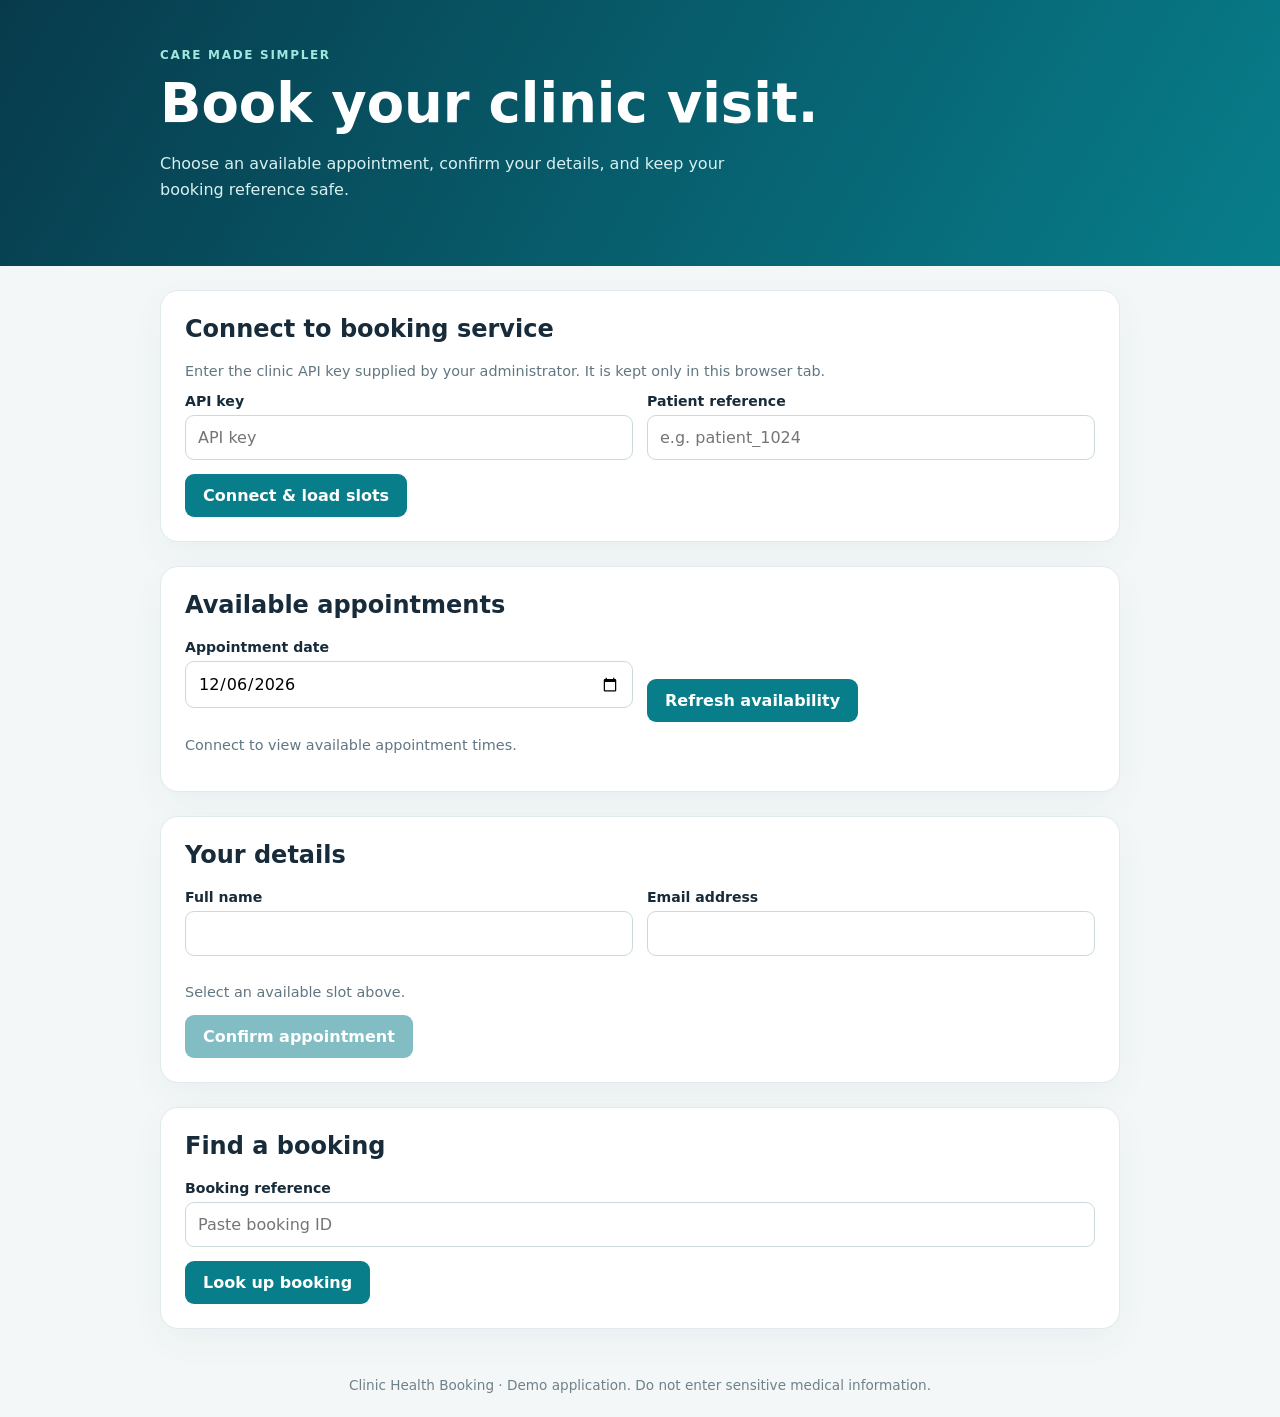
==== frontend/index.html @ 424de0dd "Add frontend/index.html" ====
<!doctype html>
<html lang="en">
<head>
<meta charset="utf-8"><meta name="viewport" content="width=device-width,initial-scale=1">
<title>Clinic Health | Appointment booking</title>
<style>
:root{font-family:Inter,ui-sans-serif,system-ui,-apple-system,Segoe UI,sans-serif;color:#172b3a;background:#f3f7f8}*{box-sizing:border-box}body{margin:0}.hero{background:linear-gradient(120deg,#073b4c,#087e8b);color:white;padding:48px 20px}.wrap{max-width:960px;margin:auto}.eyebrow{text-transform:uppercase;letter-spacing:.14em;font-size:.75rem;color:#9ee8df;font-weight:700}.hero h1{font-size:clamp(2rem,5vw,3.4rem);margin:10px 0}.hero p{max-width:620px;color:#d8f0f1;line-height:1.6}.panel{background:white;border:1px solid #e1eaec;border-radius:18px;padding:24px;margin:24px 0;box-shadow:0 12px 35px #153e4a0b}h2{margin-top:0}.grid{display:grid;grid-template-columns:repeat(auto-fit,minmax(220px,1fr));gap:14px}label{display:block;font-size:.88rem;font-weight:650;margin-bottom:6px}input,select{width:100%;padding:12px;border:1px solid #cbd9dc;border-radius:9px;font:inherit;margin-bottom:14px}.btn{border:0;border-radius:9px;background:#087e8b;color:white;padding:12px 18px;font:inherit;font-weight:700;cursor:pointer}.btn:disabled{opacity:.5;cursor:wait}.slot{border:1px solid #d9e5e7;border-radius:12px;padding:14px;display:flex;justify-content:space-between;align-items:center;gap:12px}.slot strong{display:block}.muted{color:#627681;font-size:.9rem}.notice{padding:13px;border-radius:10px;background:#e8f7f4;color:#07594e;margin:14px 0;white-space:pre-wrap}.error{background:#fff0ef;color:#982d27}.hidden{display:none}footer{color:#70818a;text-align:center;padding:24px;font-size:.85rem}code{overflow-wrap:anywhere}
</style></head>
<body>
<header class="hero"><div class="wrap"><div class="eyebrow">Care made simpler</div><h1>Book your clinic visit.</h1><p>Choose an available appointment, confirm your details, and keep your booking reference safe.</p></div></header>
<main class="wrap">
<section class="panel"><h2>Connect to booking service</h2><p class="muted">Enter the clinic API key supplied by your administrator. It is kept only in this browser tab.</p><div class="grid"><div><label for="apiKey">API key</label><input id="apiKey" type="password" placeholder="API key"></div><div><label for="patientId">Patient reference</label><input id="patientId" placeholder="e.g. patient_1024"></div></div><button class="btn" id="connect">Connect & load slots</button><div id="status" aria-live="polite"></div></section>
<section class="panel"><h2>Available appointments</h2><div class="grid"><div><label for="day">Appointment date</label><input id="day" type="date"></div><div style="align-self:end"><button class="btn" id="refresh">Refresh availability</button></div></div><div id="slots" class="grid"><p class="muted">Connect to view available appointment times.</p></div></section>
<section class="panel"><h2>Your details</h2><form id="bookingForm"><div class="grid"><div><label for="name">Full name</label><input id="name" required minlength="2" maxlength="120" autocomplete="name"></div><div><label for="email">Email address</label><input id="email" type="email" required autocomplete="email"></div></div><p class="muted" id="selected">Select an available slot above.</p><button class="btn" id="book" disabled>Confirm appointment</button></form><div id="confirmation" class="notice hidden"></div></section>
<section class="panel"><h2>Find a booking</h2><label for="bookingId">Booking reference</label><input id="bookingId" placeholder="Paste booking ID"><button class="btn" id="lookup">Look up booking</button><div id="lookupResult"></div></section>
</main><footer>Clinic Health Booking · Demo application. Do not enter sensitive medical information.</footer>
<script>
const $=id=>document.getElementById(id);let selectedSlot=null;
const apiKey=()=>sessionStorage.getItem('clinicApiKey')||'';
async function api(path,options={}){const headers={'X-API-Key':apiKey(),...(options.headers||{})};const res=await fetch(path,{...options,headers});const data=await res.json().catch(()=>({detail:'Unexpected server response'}));if(!res.ok)throw new Error(data.detail||'Request failed');return data}
function message(target,text,error=false){$(target).textContent=text;$(target).className=error?'notice error':'notice';$(target).classList.remove('hidden')}
function pretty(value){return new Date(value).toLocaleString([], {dateStyle:'medium',timeStyle:'short',timeZone:'UTC'})+' UTC'}
async function loadSlots(){if(!apiKey())throw new Error('Connect with your API key first.');const day=$('day').value;const data=await api('/api/slots'+(day?'?day='+encodeURIComponent(day):''));const root=$('slots');root.innerHTML='';if(!data.items.length){root.innerHTML='<p class="muted">No available slots for this date. Try another day.</p>';return}data.items.forEach(slot=>{const el=document.createElement('div');el.className='slot';const info=document.createElement('div');const strong=document.createElement('strong');strong.textContent=pretty(slot.starts_at);const small=document.createElement('span');small.className='muted';small.textContent=slot.duration_minutes+' minutes';info.append(strong,small);const btn=document.createElement('button');btn.className='btn';btn.textContent=selectedSlot===slot.id?'Selected':'Choose';btn.onclick=()=>{selectedSlot=slot.id;$('selected').textContent='Selected: '+pretty(slot.starts_at);$('book').disabled=false;loadSlots()};el.append(info,btn);root.append(el)})}
$('connect').onclick=async()=>{sessionStorage.setItem('clinicApiKey',$('apiKey').value.trim());try{await loadSlots();message('status','Connected. Available slots loaded.')}catch(e){message('status',e.message,true)}};
$('refresh').onclick=async()=>{try{await loadSlots()}catch(e){message('status',e.message,true)}};
$('day').onchange=()=>{loadSlots().catch(e=>message('status',e.message,true))};
$('bookingForm').onsubmit=async e=>{e.preventDefault();if(!selectedSlot)return;const btn=$('book');btn.disabled=true;try{const data=await api('/api/bookings',{method:'POST',headers:{'Content-Type':'application/json','Idempotency-Key':crypto.randomUUID()},body:JSON.stringify({slot_id:selectedSlot,patient_id:$('patientId').value.trim(),patient_name:$('name').value.trim(),patient_email:$('email').value.trim()})});message('confirmation','Appointment confirmed!\nBooking reference: '+data.booking_id+'\nAppointment: '+pretty(data.appointment)+'\nKeep this reference to look up your booking.');$('bookingId').value=data.booking_id;selectedSlot=null;$('selected').textContent='Select another slot if needed.';await loadSlots()}catch(err){message('confirmation',err.message,true);btn.disabled=false}};
$('lookup').onclick=async()=>{try{const data=await api('/api/bookings/'+encodeURIComponent($('bookingId').value.trim()));message('lookupResult','Booking '+data.booking_id+'\nStatus: '+data.status+'\nAppointment: '+pretty(data.appointment)+'\nPatient: '+data.patient_name)}catch(e){message('lookupResult',e.message,true)}};
const d=new Date();$('day').value=d.toISOString().slice(0,10);
</script></body></html>
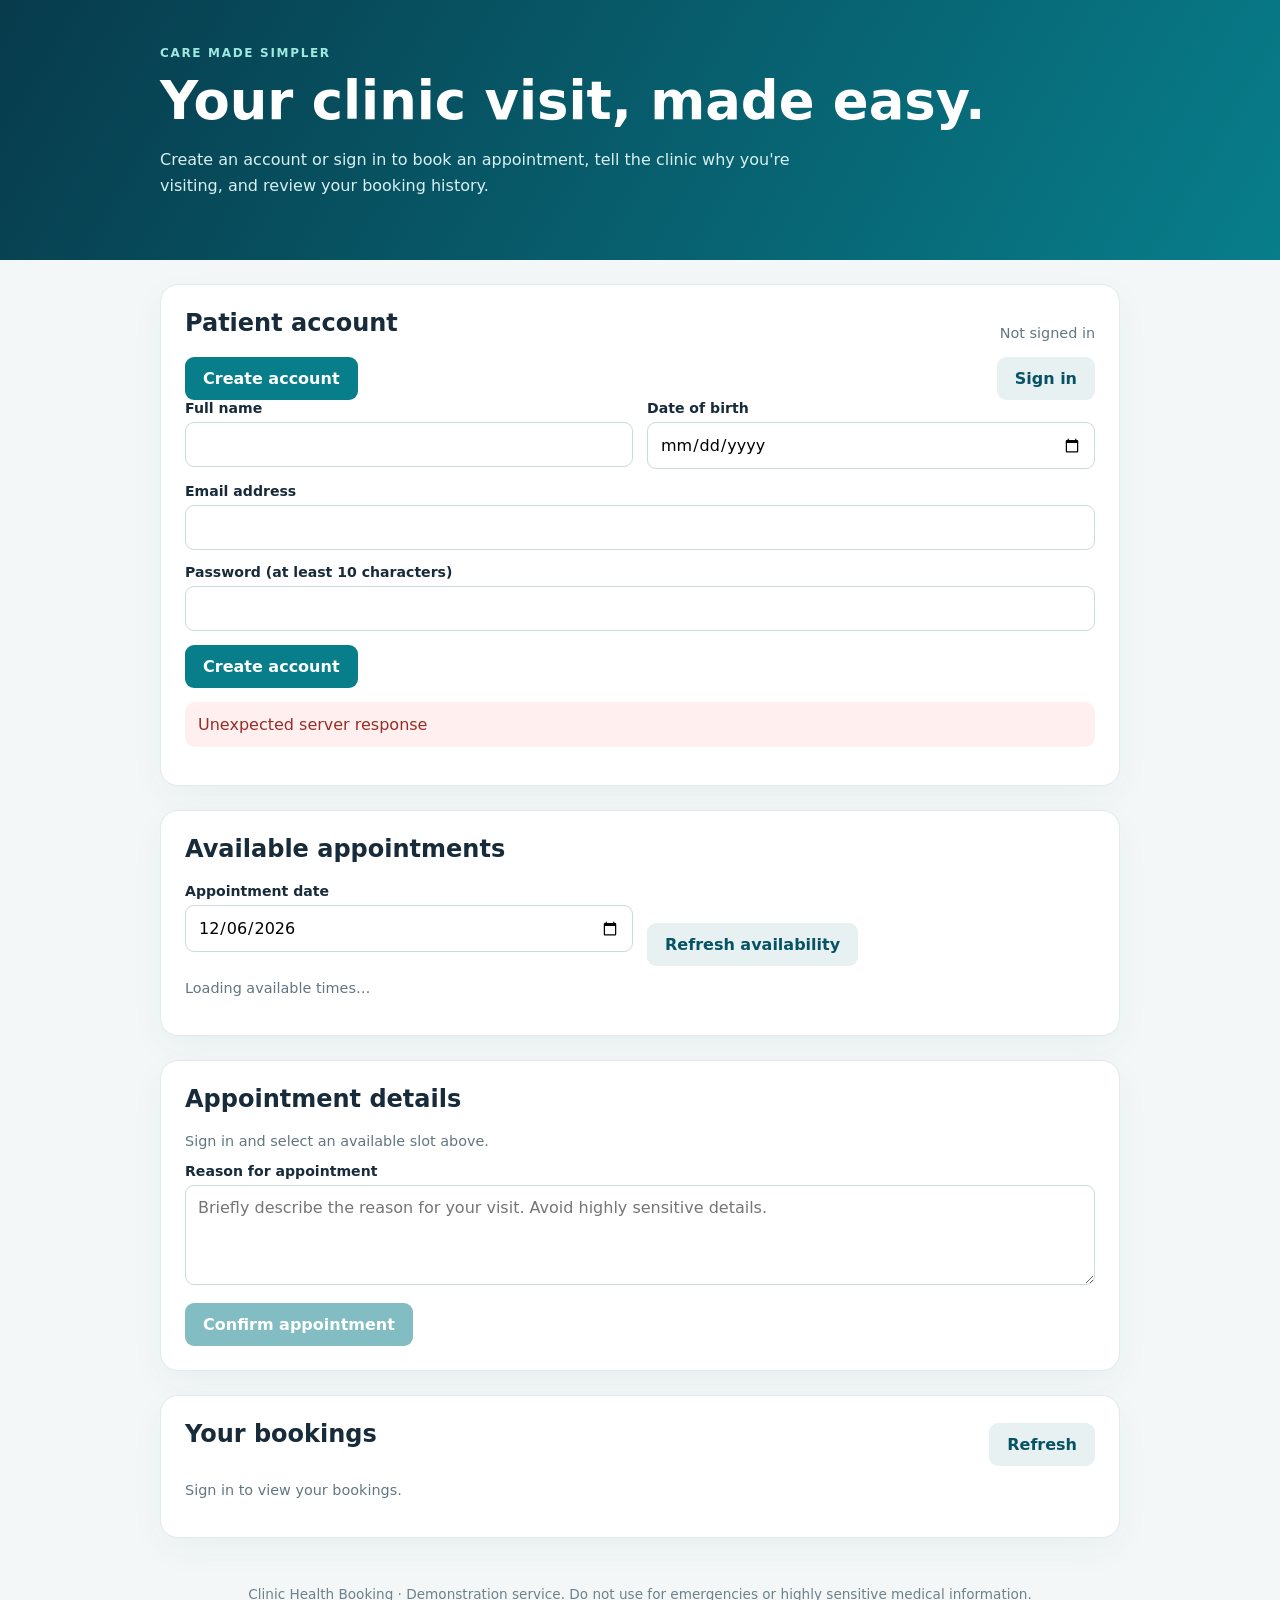
==== commit bfb7c352: "Add patient signup, sign-in and appointment reason form" ====
--- a/frontend/index.html
+++ b/frontend/index.html
@@ -1,30 +1,34 @@
 <!doctype html>
-<html lang="en">
-<head>
-<meta charset="utf-8"><meta name="viewport" content="width=device-width,initial-scale=1">
-<title>Clinic Health | Appointment booking</title>
+<html lang="en"><head><meta charset="utf-8"><meta name="viewport" content="width=device-width,initial-scale=1"><title>Clinic Health | Patient appointments</title>
 <style>
-:root{font-family:Inter,ui-sans-serif,system-ui,-apple-system,Segoe UI,sans-serif;color:#172b3a;background:#f3f7f8}*{box-sizing:border-box}body{margin:0}.hero{background:linear-gradient(120deg,#073b4c,#087e8b);color:white;padding:48px 20px}.wrap{max-width:960px;margin:auto}.eyebrow{text-transform:uppercase;letter-spacing:.14em;font-size:.75rem;color:#9ee8df;font-weight:700}.hero h1{font-size:clamp(2rem,5vw,3.4rem);margin:10px 0}.hero p{max-width:620px;color:#d8f0f1;line-height:1.6}.panel{background:white;border:1px solid #e1eaec;border-radius:18px;padding:24px;margin:24px 0;box-shadow:0 12px 35px #153e4a0b}h2{margin-top:0}.grid{display:grid;grid-template-columns:repeat(auto-fit,minmax(220px,1fr));gap:14px}label{display:block;font-size:.88rem;font-weight:650;margin-bottom:6px}input,select{width:100%;padding:12px;border:1px solid #cbd9dc;border-radius:9px;font:inherit;margin-bottom:14px}.btn{border:0;border-radius:9px;background:#087e8b;color:white;padding:12px 18px;font:inherit;font-weight:700;cursor:pointer}.btn:disabled{opacity:.5;cursor:wait}.slot{border:1px solid #d9e5e7;border-radius:12px;padding:14px;display:flex;justify-content:space-between;align-items:center;gap:12px}.slot strong{display:block}.muted{color:#627681;font-size:.9rem}.notice{padding:13px;border-radius:10px;background:#e8f7f4;color:#07594e;margin:14px 0;white-space:pre-wrap}.error{background:#fff0ef;color:#982d27}.hidden{display:none}footer{color:#70818a;text-align:center;padding:24px;font-size:.85rem}code{overflow-wrap:anywhere}
-</style></head>
-<body>
-<header class="hero"><div class="wrap"><div class="eyebrow">Care made simpler</div><h1>Book your clinic visit.</h1><p>Choose an available appointment, confirm your details, and keep your booking reference safe.</p></div></header>
+:root{font-family:Inter,ui-sans-serif,system-ui,sans-serif;color:#172b3a;background:#f3f7f8}*{box-sizing:border-box}body{margin:0}.hero{background:linear-gradient(120deg,#073b4c,#087e8b);color:white;padding:46px 20px}.wrap{max-width:960px;margin:auto}.eyebrow{text-transform:uppercase;letter-spacing:.14em;font-size:.75rem;color:#9ee8df;font-weight:700}.hero h1{font-size:clamp(2rem,5vw,3.3rem);margin:10px 0}.hero p{max-width:650px;color:#d8f0f1;line-height:1.6}.panel{background:white;border:1px solid #e1eaec;border-radius:18px;padding:24px;margin:24px 0;box-shadow:0 12px 35px #153e4a0b}h2{margin-top:0}.grid{display:grid;grid-template-columns:repeat(auto-fit,minmax(220px,1fr));gap:14px}label{display:block;font-size:.88rem;font-weight:650;margin-bottom:6px}input,textarea{width:100%;padding:12px;border:1px solid #cbd9dc;border-radius:9px;font:inherit;margin-bottom:14px}textarea{min-height:100px;resize:vertical}.btn{border:0;border-radius:9px;background:#087e8b;color:white;padding:12px 18px;font:inherit;font-weight:700;cursor:pointer}.btn.secondary{background:#e8f1f2;color:#075365}.btn:disabled{opacity:.5;cursor:wait}.slot{border:1px solid #d9e5e7;border-radius:12px;padding:14px;display:flex;justify-content:space-between;align-items:center;gap:12px}.slot strong{display:block}.muted{color:#627681;font-size:.9rem}.notice{padding:13px;border-radius:10px;background:#e8f7f4;color:#07594e;margin:14px 0;white-space:pre-wrap}.error{background:#fff0ef;color:#982d27}.hidden{display:none}footer{color:#70818a;text-align:center;padding:24px;font-size:.85rem}.tabs,.topline{display:flex;gap:8px;align-items:center;justify-content:space-between;flex-wrap:wrap}.booking{padding:14px;border:1px solid #dce7e9;border-radius:12px;margin:10px 0}
+</style></head><body>
+<header class="hero"><div class="wrap"><div class="eyebrow">Care made simpler</div><h1>Your clinic visit, made easy.</h1><p>Create an account or sign in to book an appointment, tell the clinic why you're visiting, and review your booking history.</p></div></header>
 <main class="wrap">
-<section class="panel"><h2>Connect to booking service</h2><p class="muted">Enter the clinic API key supplied by your administrator. It is kept only in this browser tab.</p><div class="grid"><div><label for="apiKey">API key</label><input id="apiKey" type="password" placeholder="API key"></div><div><label for="patientId">Patient reference</label><input id="patientId" placeholder="e.g. patient_1024"></div></div><button class="btn" id="connect">Connect & load slots</button><div id="status" aria-live="polite"></div></section>
-<section class="panel"><h2>Available appointments</h2><div class="grid"><div><label for="day">Appointment date</label><input id="day" type="date"></div><div style="align-self:end"><button class="btn" id="refresh">Refresh availability</button></div></div><div id="slots" class="grid"><p class="muted">Connect to view available appointment times.</p></div></section>
-<section class="panel"><h2>Your details</h2><form id="bookingForm"><div class="grid"><div><label for="name">Full name</label><input id="name" required minlength="2" maxlength="120" autocomplete="name"></div><div><label for="email">Email address</label><input id="email" type="email" required autocomplete="email"></div></div><p class="muted" id="selected">Select an available slot above.</p><button class="btn" id="book" disabled>Confirm appointment</button></form><div id="confirmation" class="notice hidden"></div></section>
-<section class="panel"><h2>Find a booking</h2><label for="bookingId">Booking reference</label><input id="bookingId" placeholder="Paste booking ID"><button class="btn" id="lookup">Look up booking</button><div id="lookupResult"></div></section>
-</main><footer>Clinic Health Booking · Demo application. Do not enter sensitive medical information.</footer>
+<section class="panel"><div class="topline"><h2>Patient account</h2><span class="muted" id="accountStatus">Not signed in</span></div>
+<div id="authForms"><div class="tabs"><button class="btn" id="showSignup" type="button">Create account</button><button class="btn secondary" id="showSignin" type="button">Sign in</button></div>
+<form id="signupForm"><div class="grid"><div><label for="fullName">Full name</label><input id="fullName" required minlength="2" maxlength="120" autocomplete="name"></div><div><label for="dob">Date of birth</label><input id="dob" type="date" required></div></div><label for="signupEmail">Email address</label><input id="signupEmail" type="email" required autocomplete="email"><label for="signupPassword">Password (at least 10 characters)</label><input id="signupPassword" type="password" minlength="10" maxlength="128" required autocomplete="new-password"><button class="btn">Create account</button></form>
+<form id="signinForm" class="hidden"><label for="signinEmail">Email address</label><input id="signinEmail" type="email" required autocomplete="email"><label for="signinPassword">Password</label><input id="signinPassword" type="password" required autocomplete="current-password"><button class="btn">Sign in</button></form></div>
+<div id="signedIn" class="hidden"><p id="patientWelcome"></p><button class="btn secondary" id="signout" type="button">Sign out</button></div><div id="authMessage" aria-live="polite"></div></section>
+<section class="panel"><h2>Available appointments</h2><div class="grid"><div><label for="day">Appointment date</label><input id="day" type="date"></div><div style="align-self:end"><button class="btn secondary" id="refresh" type="button">Refresh availability</button></div></div><div id="slots" class="grid"><p class="muted">Loading available times…</p></div></section>
+<section class="panel"><h2>Appointment details</h2><form id="bookingForm"><p class="muted" id="selected">Sign in and select an available slot above.</p><label for="reason">Reason for appointment</label><textarea id="reason" required minlength="5" maxlength="1000" placeholder="Briefly describe the reason for your visit. Avoid highly sensitive details."></textarea><button class="btn" id="book" disabled>Confirm appointment</button></form><div id="confirmation" class="notice hidden"></div></section>
+<section class="panel"><div class="topline"><h2>Your bookings</h2><button class="btn secondary" id="loadBookings" type="button">Refresh</button></div><div id="myBookings"><p class="muted">Sign in to view your bookings.</p></div></section>
+</main><footer>Clinic Health Booking · Demonstration service. Do not use for emergencies or highly sensitive medical information.</footer>
 <script>
-const $=id=>document.getElementById(id);let selectedSlot=null;
-const apiKey=()=>sessionStorage.getItem('clinicApiKey')||'';
-async function api(path,options={}){const headers={'X-API-Key':apiKey(),...(options.headers||{})};const res=await fetch(path,{...options,headers});const data=await res.json().catch(()=>({detail:'Unexpected server response'}));if(!res.ok)throw new Error(data.detail||'Request failed');return data}
+const $=id=>document.getElementById(id);let selectedSlot=null,patient=null;
+const token=()=>sessionStorage.getItem('clinicPatientToken')||'';
+async function api(path,options={}){const headers={...(options.headers||{})};if(token())headers.Authorization='Bearer '+token();const res=await fetch(path,{...options,headers});const data=await res.json().catch(()=>({detail:'Unexpected server response'}));if(!res.ok)throw new Error(data.detail||'Request failed');return data}
 function message(target,text,error=false){$(target).textContent=text;$(target).className=error?'notice error':'notice';$(target).classList.remove('hidden')}
-function pretty(value){return new Date(value).toLocaleString([], {dateStyle:'medium',timeStyle:'short',timeZone:'UTC'})+' UTC'}
-async function loadSlots(){if(!apiKey())throw new Error('Connect with your API key first.');const day=$('day').value;const data=await api('/api/slots'+(day?'?day='+encodeURIComponent(day):''));const root=$('slots');root.innerHTML='';if(!data.items.length){root.innerHTML='<p class="muted">No available slots for this date. Try another day.</p>';return}data.items.forEach(slot=>{const el=document.createElement('div');el.className='slot';const info=document.createElement('div');const strong=document.createElement('strong');strong.textContent=pretty(slot.starts_at);const small=document.createElement('span');small.className='muted';small.textContent=slot.duration_minutes+' minutes';info.append(strong,small);const btn=document.createElement('button');btn.className='btn';btn.textContent=selectedSlot===slot.id?'Selected':'Choose';btn.onclick=()=>{selectedSlot=slot.id;$('selected').textContent='Selected: '+pretty(slot.starts_at);$('book').disabled=false;loadSlots()};el.append(info,btn);root.append(el)})}
-$('connect').onclick=async()=>{sessionStorage.setItem('clinicApiKey',$('apiKey').value.trim());try{await loadSlots();message('status','Connected. Available slots loaded.')}catch(e){message('status',e.message,true)}};
-$('refresh').onclick=async()=>{try{await loadSlots()}catch(e){message('status',e.message,true)}};
-$('day').onchange=()=>{loadSlots().catch(e=>message('status',e.message,true))};
-$('bookingForm').onsubmit=async e=>{e.preventDefault();if(!selectedSlot)return;const btn=$('book');btn.disabled=true;try{const data=await api('/api/bookings',{method:'POST',headers:{'Content-Type':'application/json','Idempotency-Key':crypto.randomUUID()},body:JSON.stringify({slot_id:selectedSlot,patient_id:$('patientId').value.trim(),patient_name:$('name').value.trim(),patient_email:$('email').value.trim()})});message('confirmation','Appointment confirmed!\nBooking reference: '+data.booking_id+'\nAppointment: '+pretty(data.appointment)+'\nKeep this reference to look up your booking.');$('bookingId').value=data.booking_id;selectedSlot=null;$('selected').textContent='Select another slot if needed.';await loadSlots()}catch(err){message('confirmation',err.message,true);btn.disabled=false}};
-$('lookup').onclick=async()=>{try{const data=await api('/api/bookings/'+encodeURIComponent($('bookingId').value.trim()));message('lookupResult','Booking '+data.booking_id+'\nStatus: '+data.status+'\nAppointment: '+pretty(data.appointment)+'\nPatient: '+data.patient_name)}catch(e){message('lookupResult',e.message,true)}};
-const d=new Date();$('day').value=d.toISOString().slice(0,10);
+function pretty(value){return new Date(value).toLocaleString([],{dateStyle:'medium',timeStyle:'short',timeZone:'UTC'})+' UTC'}
+function renderAuth(){const signed=!!patient;$('authForms').classList.toggle('hidden',signed);$('signedIn').classList.toggle('hidden',!signed);$('accountStatus').textContent=signed?'Signed in':'Not signed in';$('patientWelcome').textContent=signed?'Welcome, '+patient.full_name+' ('+patient.email+')':'';$('book').disabled=!signed||!selectedSlot}
+async function loadSlots(){const day=$('day').value;const data=await api('/api/patient/slots'+(day?'?day='+encodeURIComponent(day):''));const root=$('slots');root.innerHTML='';if(!data.items.length){root.textContent='No available slots for this date. Try another day.';return}data.items.forEach(slot=>{const el=document.createElement('div');el.className='slot';const info=document.createElement('div'),strong=document.createElement('strong'),small=document.createElement('span');strong.textContent=pretty(slot.starts_at);small.className='muted';small.textContent=slot.duration_minutes+' minutes';info.append(strong,small);const btn=document.createElement('button');btn.className='btn';btn.textContent=selectedSlot===slot.id?'Selected':'Choose';btn.disabled=!patient;btn.title=patient?'Choose this appointment':'Sign in before selecting an appointment';btn.onclick=()=>{selectedSlot=slot.id;$('selected').textContent='Selected: '+pretty(slot.starts_at);renderAuth();loadSlots()};el.append(info,btn);root.append(el)})}
+async function loadBookings(){if(!token()){return}try{const data=await api('/api/patient/bookings'),root=$('myBookings');root.innerHTML='';if(!data.items.length){root.textContent='You have no bookings yet.';return}data.items.forEach(b=>{const el=document.createElement('div');el.className='booking';const title=document.createElement('strong'),reason=document.createElement('p'),ref=document.createElement('small');title.textContent=pretty(b.appointment)+' · '+b.status;reason.textContent='Reason: '+(b.reason||'Not provided');ref.className='muted';ref.textContent='Booking reference: '+b.booking_id;el.append(title,reason,ref);root.append(el)})}catch(e){message('authMessage',e.message,true)}}
+$('showSignup').onclick=()=>{$('signupForm').classList.remove('hidden');$('signinForm').classList.add('hidden')};$('showSignin').onclick=()=>{$('signinForm').classList.remove('hidden');$('signupForm').classList.add('hidden')};
+$('signupForm').onsubmit=async e=>{e.preventDefault();try{const d=await api('/api/auth/signup',{method:'POST',headers:{'Content-Type':'application/json'},body:JSON.stringify({full_name:$('fullName').value.trim(),date_of_birth:$('dob').value,email:$('signupEmail').value.trim(),password:$('signupPassword').value})});sessionStorage.setItem('clinicPatientToken',d.access_token);patient=d.patient;renderAuth();loadBookings();message('authMessage','Account created. You are signed in.')}catch(err){message('authMessage',err.message,true)}};
+$('signinForm').onsubmit=async e=>{e.preventDefault();try{const d=await api('/api/auth/signin',{method:'POST',headers:{'Content-Type':'application/json'},body:JSON.stringify({email:$('signinEmail').value.trim(),password:$('signinPassword').value})});sessionStorage.setItem('clinicPatientToken',d.access_token);patient=d.patient;renderAuth();loadBookings();message('authMessage','Welcome back. You are signed in.')}catch(err){message('authMessage',err.message,true)}};
+$('signout').onclick=()=>{sessionStorage.removeItem('clinicPatientToken');patient=null;selectedSlot=null;renderAuth();$('myBookings').textContent='Sign in to view your bookings.';$('selected').textContent='Sign in and select an available slot above.';loadSlots()};
+$('refresh').onclick=()=>loadSlots().catch(e=>message('authMessage',e.message,true));$('day').onchange=()=>loadSlots().catch(e=>message('authMessage',e.message,true));$('loadBookings').onclick=loadBookings;
+$('bookingForm').onsubmit=async e=>{e.preventDefault();if(!selectedSlot||!patient)return;const btn=$('book');btn.disabled=true;try{const d=await api('/api/patient/bookings',{method:'POST',headers:{'Content-Type':'application/json','Idempotency-Key':crypto.randomUUID()},body:JSON.stringify({slot_id:selectedSlot,reason:$('reason').value.trim()})});message('confirmation','Appointment confirmed!\nBooking reference: '+d.booking_id+'\nAppointment: '+pretty(d.appointment));selectedSlot=null;$('reason').value='';$('selected').textContent='Select another available slot if needed.';await loadSlots();await loadBookings()}catch(err){message('confirmation',err.message,true)}finally{renderAuth()}};
+$('dob').max=new Date().toISOString().slice(0,10);$('day').value=new Date().toISOString().slice(0,10);
+(async()=>{if(token()){try{patient=await api('/api/auth/me')}catch(e){sessionStorage.removeItem('clinicPatientToken');patient=null}}renderAuth();loadSlots().catch(e=>message('authMessage',e.message,true));if(patient)loadBookings()})();
 </script></body></html>
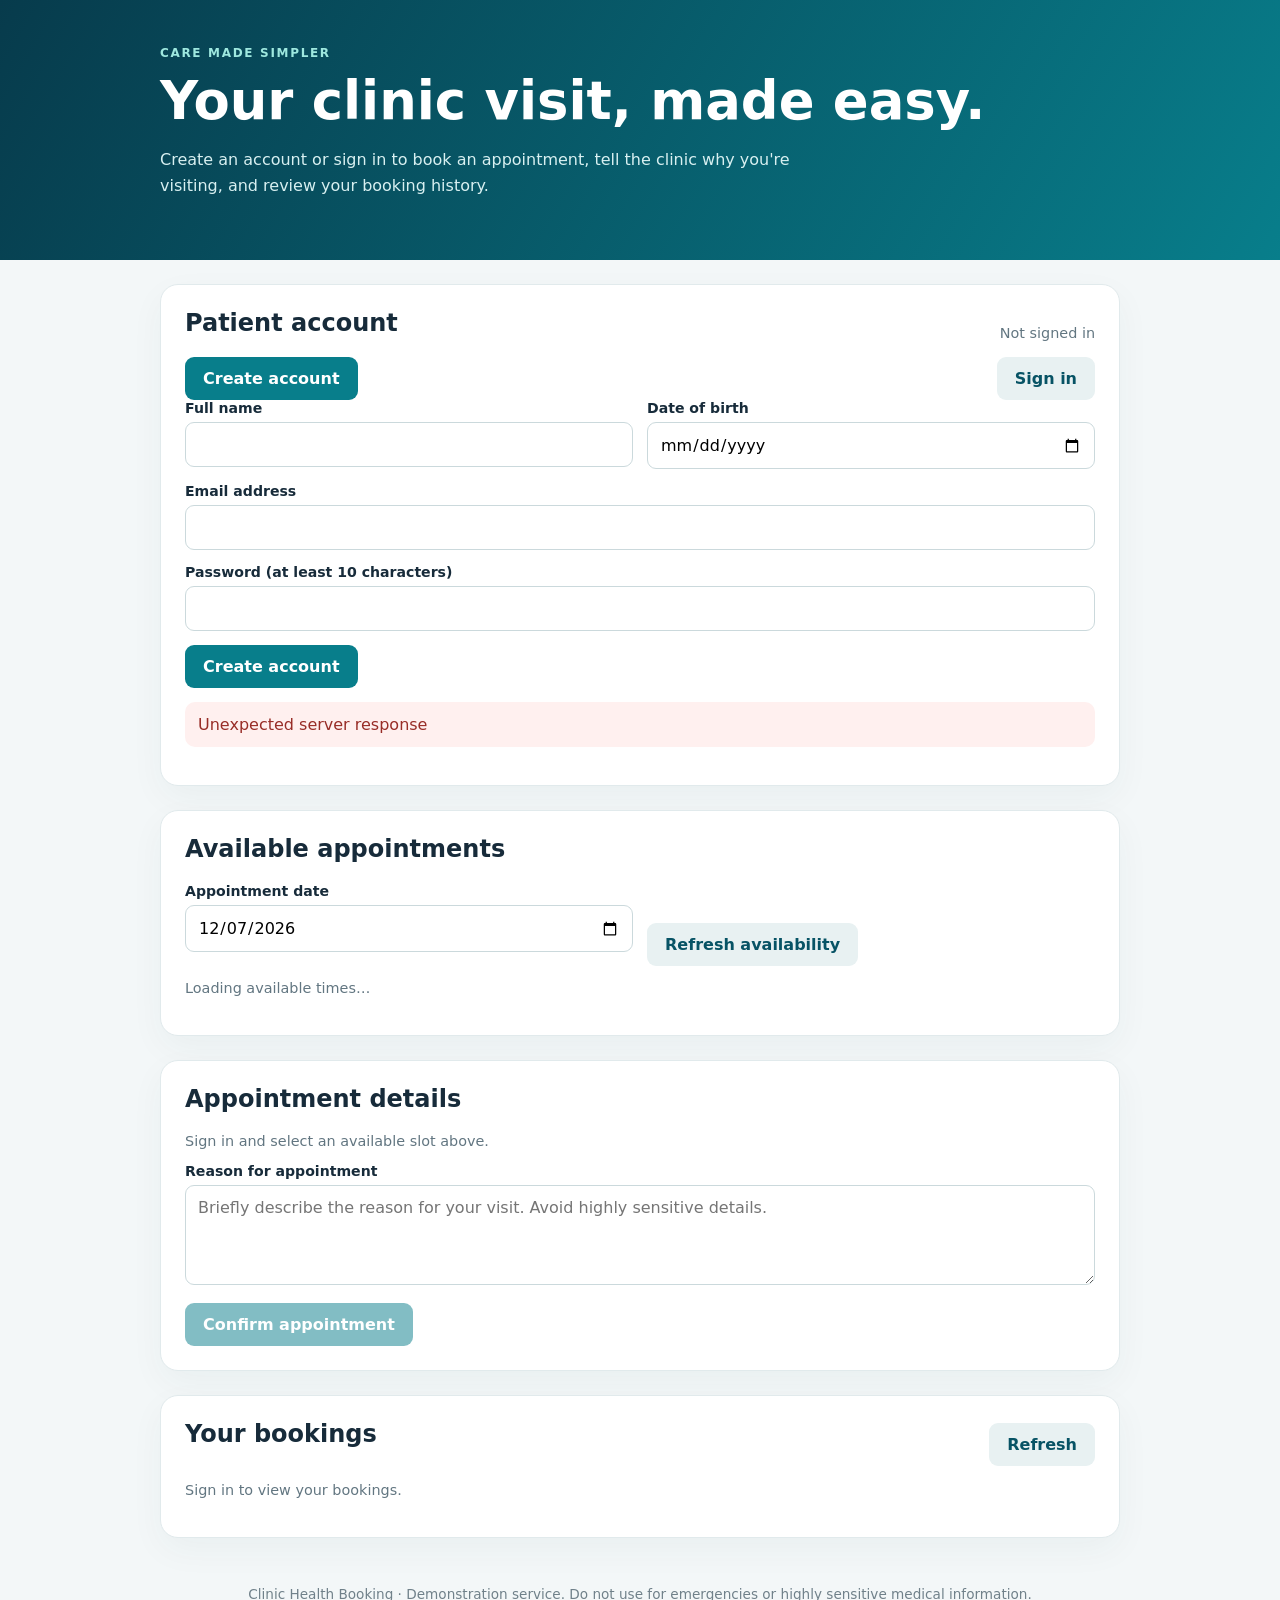
==== commit 833d6fb1: "Default patient dashboard to the next appointment day" ====
--- a/frontend/index.html
+++ b/frontend/index.html
@@ -24,11 +24,11 @@
 async function loadSlots(){const day=$('day').value;const data=await api('/api/patient/slots'+(day?'?day='+encodeURIComponent(day):''));const root=$('slots');root.innerHTML='';if(!data.items.length){root.textContent='No available slots for this date. Try another day.';return}data.items.forEach(slot=>{const el=document.createElement('div');el.className='slot';const info=document.createElement('div'),strong=document.createElement('strong'),small=document.createElement('span');strong.textContent=pretty(slot.starts_at);small.className='muted';small.textContent=slot.duration_minutes+' minutes';info.append(strong,small);const btn=document.createElement('button');btn.className='btn';btn.textContent=selectedSlot===slot.id?'Selected':'Choose';btn.disabled=!patient;btn.title=patient?'Choose this appointment':'Sign in before selecting an appointment';btn.onclick=()=>{selectedSlot=slot.id;$('selected').textContent='Selected: '+pretty(slot.starts_at);renderAuth();loadSlots()};el.append(info,btn);root.append(el)})}
 async function loadBookings(){if(!token()){return}try{const data=await api('/api/patient/bookings'),root=$('myBookings');root.innerHTML='';if(!data.items.length){root.textContent='You have no bookings yet.';return}data.items.forEach(b=>{const el=document.createElement('div');el.className='booking';const title=document.createElement('strong'),reason=document.createElement('p'),ref=document.createElement('small');title.textContent=pretty(b.appointment)+' · '+b.status;reason.textContent='Reason: '+(b.reason||'Not provided');ref.className='muted';ref.textContent='Booking reference: '+b.booking_id;el.append(title,reason,ref);root.append(el)})}catch(e){message('authMessage',e.message,true)}}
 $('showSignup').onclick=()=>{$('signupForm').classList.remove('hidden');$('signinForm').classList.add('hidden')};$('showSignin').onclick=()=>{$('signinForm').classList.remove('hidden');$('signupForm').classList.add('hidden')};
-$('signupForm').onsubmit=async e=>{e.preventDefault();try{const d=await api('/api/auth/signup',{method:'POST',headers:{'Content-Type':'application/json'},body:JSON.stringify({full_name:$('fullName').value.trim(),date_of_birth:$('dob').value,email:$('signupEmail').value.trim(),password:$('signupPassword').value})});sessionStorage.setItem('clinicPatientToken',d.access_token);patient=d.patient;renderAuth();loadBookings();message('authMessage','Account created. You are signed in.')}catch(err){message('authMessage',err.message,true)}};
-$('signinForm').onsubmit=async e=>{e.preventDefault();try{const d=await api('/api/auth/signin',{method:'POST',headers:{'Content-Type':'application/json'},body:JSON.stringify({email:$('signinEmail').value.trim(),password:$('signinPassword').value})});sessionStorage.setItem('clinicPatientToken',d.access_token);patient=d.patient;renderAuth();loadBookings();message('authMessage','Welcome back. You are signed in.')}catch(err){message('authMessage',err.message,true)}};
+$('signupForm').onsubmit=async e=>{e.preventDefault();try{const d=await api('/api/auth/signup',{method:'POST',headers:{'Content-Type':'application/json'},body:JSON.stringify({full_name:$('fullName').value.trim(),date_of_birth:$('dob').value,email:$('signupEmail').value.trim(),password:$('signupPassword').value})});sessionStorage.setItem('clinicPatientToken',d.access_token);patient=d.patient;renderAuth();loadBookings();loadSlots();message('authMessage','Account created. You are signed in.')}catch(err){message('authMessage',err.message,true)}};
+$('signinForm').onsubmit=async e=>{e.preventDefault();try{const d=await api('/api/auth/signin',{method:'POST',headers:{'Content-Type':'application/json'},body:JSON.stringify({email:$('signinEmail').value.trim(),password:$('signinPassword').value})});sessionStorage.setItem('clinicPatientToken',d.access_token);patient=d.patient;renderAuth();loadBookings();loadSlots();message('authMessage','Welcome back. You are signed in.')}catch(err){message('authMessage',err.message,true)}};
 $('signout').onclick=()=>{sessionStorage.removeItem('clinicPatientToken');patient=null;selectedSlot=null;renderAuth();$('myBookings').textContent='Sign in to view your bookings.';$('selected').textContent='Sign in and select an available slot above.';loadSlots()};
 $('refresh').onclick=()=>loadSlots().catch(e=>message('authMessage',e.message,true));$('day').onchange=()=>loadSlots().catch(e=>message('authMessage',e.message,true));$('loadBookings').onclick=loadBookings;
 $('bookingForm').onsubmit=async e=>{e.preventDefault();if(!selectedSlot||!patient)return;const btn=$('book');btn.disabled=true;try{const d=await api('/api/patient/bookings',{method:'POST',headers:{'Content-Type':'application/json','Idempotency-Key':crypto.randomUUID()},body:JSON.stringify({slot_id:selectedSlot,reason:$('reason').value.trim()})});message('confirmation','Appointment confirmed!\nBooking reference: '+d.booking_id+'\nAppointment: '+pretty(d.appointment));selectedSlot=null;$('reason').value='';$('selected').textContent='Select another available slot if needed.';await loadSlots();await loadBookings()}catch(err){message('confirmation',err.message,true)}finally{renderAuth()}};
-$('dob').max=new Date().toISOString().slice(0,10);$('day').value=new Date().toISOString().slice(0,10);
+$('dob').max=new Date().toISOString().slice(0,10);const firstBookableDay=new Date();firstBookableDay.setDate(firstBookableDay.getDate()+1);$('day').value=[firstBookableDay.getFullYear(),String(firstBookableDay.getMonth()+1).padStart(2,'0'),String(firstBookableDay.getDate()).padStart(2,'0')].join('-');
 (async()=>{if(token()){try{patient=await api('/api/auth/me')}catch(e){sessionStorage.removeItem('clinicPatientToken');patient=null}}renderAuth();loadSlots().catch(e=>message('authMessage',e.message,true));if(patient)loadBookings()})();
 </script></body></html>
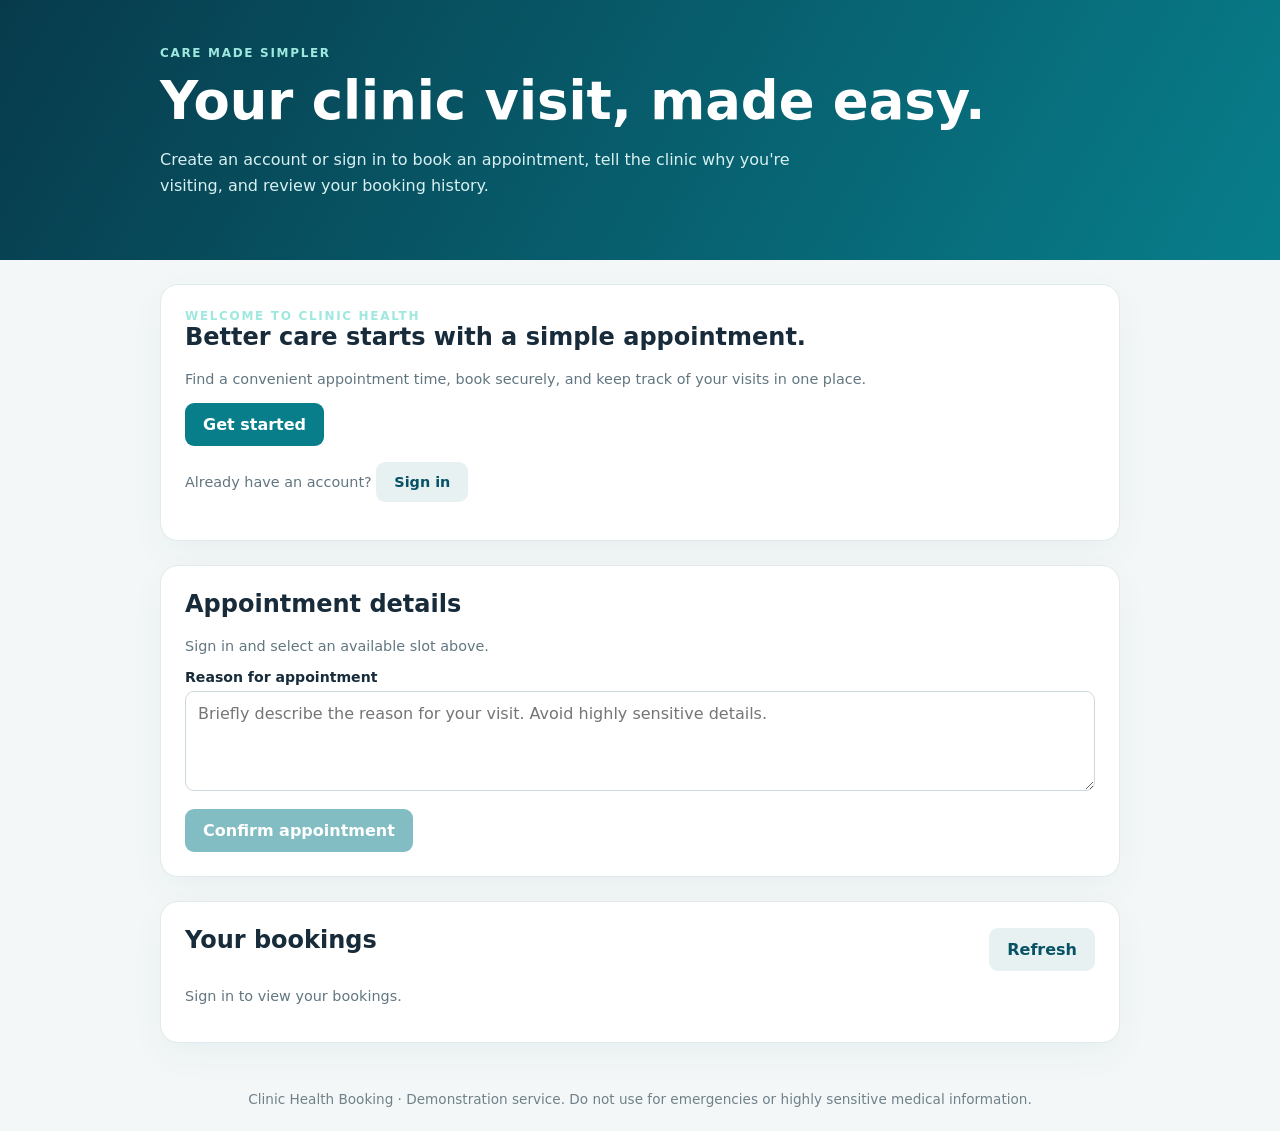
==== commit 048ed104: "Add welcome landing page before patient authentication" ====
--- a/frontend/index.html
+++ b/frontend/index.html
@@ -5,28 +5,29 @@
 </style></head><body>
 <header class="hero"><div class="wrap"><div class="eyebrow">Care made simpler</div><h1>Your clinic visit, made easy.</h1><p>Create an account or sign in to book an appointment, tell the clinic why you're visiting, and review your booking history.</p></div></header>
 <main class="wrap">
-<section class="panel"><div class="topline"><h2>Patient account</h2><span class="muted" id="accountStatus">Not signed in</span></div>
+<section class="panel" id="welcomePage"><div class="eyebrow">Welcome to Clinic Health</div><h2>Better care starts with a simple appointment.</h2><p class="muted">Find a convenient appointment time, book securely, and keep track of your visits in one place.</p><p><button class="btn" id="getStarted" type="button">Get started</button></p><p class="muted">Already have an account? <button class="btn secondary" id="welcomeSignin" type="button">Sign in</button></p></section>
+<section class="panel hidden" id="authPage"><div class="topline"><h2>Patient account</h2><button class="btn secondary" id="backWelcome" type="button">Back</button></div><div class="topline"><span class="muted" id="accountStatus">Not signed in</span></div><span class="muted" id="accountStatus">Not signed in</span></div>
 <div id="authForms"><div class="tabs"><button class="btn" id="showSignup" type="button">Create account</button><button class="btn secondary" id="showSignin" type="button">Sign in</button></div>
 <form id="signupForm"><div class="grid"><div><label for="fullName">Full name</label><input id="fullName" required minlength="2" maxlength="120" autocomplete="name"></div><div><label for="dob">Date of birth</label><input id="dob" type="date" required></div></div><label for="signupEmail">Email address</label><input id="signupEmail" type="email" required autocomplete="email"><label for="signupPassword">Password (at least 10 characters)</label><input id="signupPassword" type="password" minlength="10" maxlength="128" required autocomplete="new-password"><button class="btn">Create account</button></form>
 <form id="signinForm" class="hidden"><label for="signinEmail">Email address</label><input id="signinEmail" type="email" required autocomplete="email"><label for="signinPassword">Password</label><input id="signinPassword" type="password" required autocomplete="current-password"><button class="btn">Sign in</button></form></div>
 <div id="signedIn" class="hidden"><p id="patientWelcome"></p><button class="btn secondary" id="signout" type="button">Sign out</button></div><div id="authMessage" aria-live="polite"></div></section>
-<section class="panel"><h2>Available appointments</h2><div class="grid"><div><label for="day">Appointment date</label><input id="day" type="date"></div><div style="align-self:end"><button class="btn secondary" id="refresh" type="button">Refresh availability</button></div></div><div id="slots" class="grid"><p class="muted">Loading available times…</p></div></section>
+<section class="panel hidden" id="dashboardPage"><h2>Available appointments</h2><div class="grid"><div><label for="day">Appointment date</label><input id="day" type="date"></div><div style="align-self:end"><button class="btn secondary" id="refresh" type="button">Refresh availability</button></div></div><div id="slots" class="grid"><p class="muted">Loading available times…</p></div></section>
 <section class="panel"><h2>Appointment details</h2><form id="bookingForm"><p class="muted" id="selected">Sign in and select an available slot above.</p><label for="reason">Reason for appointment</label><textarea id="reason" required minlength="5" maxlength="1000" placeholder="Briefly describe the reason for your visit. Avoid highly sensitive details."></textarea><button class="btn" id="book" disabled>Confirm appointment</button></form><div id="confirmation" class="notice hidden"></div></section>
 <section class="panel"><div class="topline"><h2>Your bookings</h2><button class="btn secondary" id="loadBookings" type="button">Refresh</button></div><div id="myBookings"><p class="muted">Sign in to view your bookings.</p></div></section>
 </main><footer>Clinic Health Booking · Demonstration service. Do not use for emergencies or highly sensitive medical information.</footer>
 <script>
-const $=id=>document.getElementById(id);let selectedSlot=null,patient=null;
+const $=id=>document.getElementById(id);let selectedSlot=null,patient=null,authMode=false;
 const token=()=>sessionStorage.getItem('clinicPatientToken')||'';
 async function api(path,options={}){const headers={...(options.headers||{})};if(token())headers.Authorization='Bearer '+token();const res=await fetch(path,{...options,headers});const data=await res.json().catch(()=>({detail:'Unexpected server response'}));if(!res.ok)throw new Error(data.detail||'Request failed');return data}
 function message(target,text,error=false){$(target).textContent=text;$(target).className=error?'notice error':'notice';$(target).classList.remove('hidden')}
 function pretty(value){return new Date(value).toLocaleString([],{dateStyle:'medium',timeStyle:'short',timeZone:'UTC'})+' UTC'}
-function renderAuth(){const signed=!!patient;$('authForms').classList.toggle('hidden',signed);$('signedIn').classList.toggle('hidden',!signed);$('accountStatus').textContent=signed?'Signed in':'Not signed in';$('patientWelcome').textContent=signed?'Welcome, '+patient.full_name+' ('+patient.email+')':'';$('book').disabled=!signed||!selectedSlot}
+function renderAuth(){const signed=!!patient;$('welcomePage').classList.toggle('hidden',signed||authMode);$('authPage').classList.toggle('hidden',signed||!authMode);$('dashboardPage').classList.toggle('hidden',!signed);$('authForms').classList.toggle('hidden',signed);$('signedIn').classList.toggle('hidden',!signed);$('accountStatus').textContent=signed?'Signed in':'Not signed in';$('patientWelcome').textContent=signed?'Welcome, '+patient.full_name+' ('+patient.email+')':'';$('book').disabled=!signed||!selectedSlot}
 async function loadSlots(){const day=$('day').value;const data=await api('/api/patient/slots'+(day?'?day='+encodeURIComponent(day):''));const root=$('slots');root.innerHTML='';if(!data.items.length){root.textContent='No available slots for this date. Try another day.';return}data.items.forEach(slot=>{const el=document.createElement('div');el.className='slot';const info=document.createElement('div'),strong=document.createElement('strong'),small=document.createElement('span');strong.textContent=pretty(slot.starts_at);small.className='muted';small.textContent=slot.duration_minutes+' minutes';info.append(strong,small);const btn=document.createElement('button');btn.className='btn';btn.textContent=selectedSlot===slot.id?'Selected':'Choose';btn.disabled=!patient;btn.title=patient?'Choose this appointment':'Sign in before selecting an appointment';btn.onclick=()=>{selectedSlot=slot.id;$('selected').textContent='Selected: '+pretty(slot.starts_at);renderAuth();loadSlots()};el.append(info,btn);root.append(el)})}
 async function loadBookings(){if(!token()){return}try{const data=await api('/api/patient/bookings'),root=$('myBookings');root.innerHTML='';if(!data.items.length){root.textContent='You have no bookings yet.';return}data.items.forEach(b=>{const el=document.createElement('div');el.className='booking';const title=document.createElement('strong'),reason=document.createElement('p'),ref=document.createElement('small');title.textContent=pretty(b.appointment)+' · '+b.status;reason.textContent='Reason: '+(b.reason||'Not provided');ref.className='muted';ref.textContent='Booking reference: '+b.booking_id;el.append(title,reason,ref);root.append(el)})}catch(e){message('authMessage',e.message,true)}}
-$('showSignup').onclick=()=>{$('signupForm').classList.remove('hidden');$('signinForm').classList.add('hidden')};$('showSignin').onclick=()=>{$('signinForm').classList.remove('hidden');$('signupForm').classList.add('hidden')};
+$('getStarted').onclick=()=>{authMode=true;$('showSignup').click();renderAuth()};$('welcomeSignin').onclick=()=>{authMode=true;$('showSignin').click();renderAuth()};$('backWelcome').onclick=()=>{authMode=false;renderAuth()};$('showSignup').onclick=()=>{$('signupForm').classList.remove('hidden');$('signinForm').classList.add('hidden')};$('showSignin').onclick=()=>{$('signinForm').classList.remove('hidden');$('signupForm').classList.add('hidden')};
 $('signupForm').onsubmit=async e=>{e.preventDefault();try{const d=await api('/api/auth/signup',{method:'POST',headers:{'Content-Type':'application/json'},body:JSON.stringify({full_name:$('fullName').value.trim(),date_of_birth:$('dob').value,email:$('signupEmail').value.trim(),password:$('signupPassword').value})});sessionStorage.setItem('clinicPatientToken',d.access_token);patient=d.patient;renderAuth();loadBookings();loadSlots();message('authMessage','Account created. You are signed in.')}catch(err){message('authMessage',err.message,true)}};
 $('signinForm').onsubmit=async e=>{e.preventDefault();try{const d=await api('/api/auth/signin',{method:'POST',headers:{'Content-Type':'application/json'},body:JSON.stringify({email:$('signinEmail').value.trim(),password:$('signinPassword').value})});sessionStorage.setItem('clinicPatientToken',d.access_token);patient=d.patient;renderAuth();loadBookings();loadSlots();message('authMessage','Welcome back. You are signed in.')}catch(err){message('authMessage',err.message,true)}};
-$('signout').onclick=()=>{sessionStorage.removeItem('clinicPatientToken');patient=null;selectedSlot=null;renderAuth();$('myBookings').textContent='Sign in to view your bookings.';$('selected').textContent='Sign in and select an available slot above.';loadSlots()};
+$('signout').onclick=()=>{sessionStorage.removeItem('clinicPatientToken');patient=null;selectedSlot=null;authMode=false;renderAuth();$('myBookings').textContent='Sign in to view your bookings.';$('selected').textContent='Sign in and select an available slot above.';loadSlots()};
 $('refresh').onclick=()=>loadSlots().catch(e=>message('authMessage',e.message,true));$('day').onchange=()=>loadSlots().catch(e=>message('authMessage',e.message,true));$('loadBookings').onclick=loadBookings;
 $('bookingForm').onsubmit=async e=>{e.preventDefault();if(!selectedSlot||!patient)return;const btn=$('book');btn.disabled=true;try{const d=await api('/api/patient/bookings',{method:'POST',headers:{'Content-Type':'application/json','Idempotency-Key':crypto.randomUUID()},body:JSON.stringify({slot_id:selectedSlot,reason:$('reason').value.trim()})});message('confirmation','Appointment confirmed!\nBooking reference: '+d.booking_id+'\nAppointment: '+pretty(d.appointment));selectedSlot=null;$('reason').value='';$('selected').textContent='Select another available slot if needed.';await loadSlots();await loadBookings()}catch(err){message('confirmation',err.message,true)}finally{renderAuth()}};
 $('dob').max=new Date().toISOString().slice(0,10);const firstBookableDay=new Date();firstBookableDay.setDate(firstBookableDay.getDate()+1);$('day').value=[firstBookableDay.getFullYear(),String(firstBookableDay.getMonth()+1).padStart(2,'0'),String(firstBookableDay.getDate()).padStart(2,'0')].join('-');
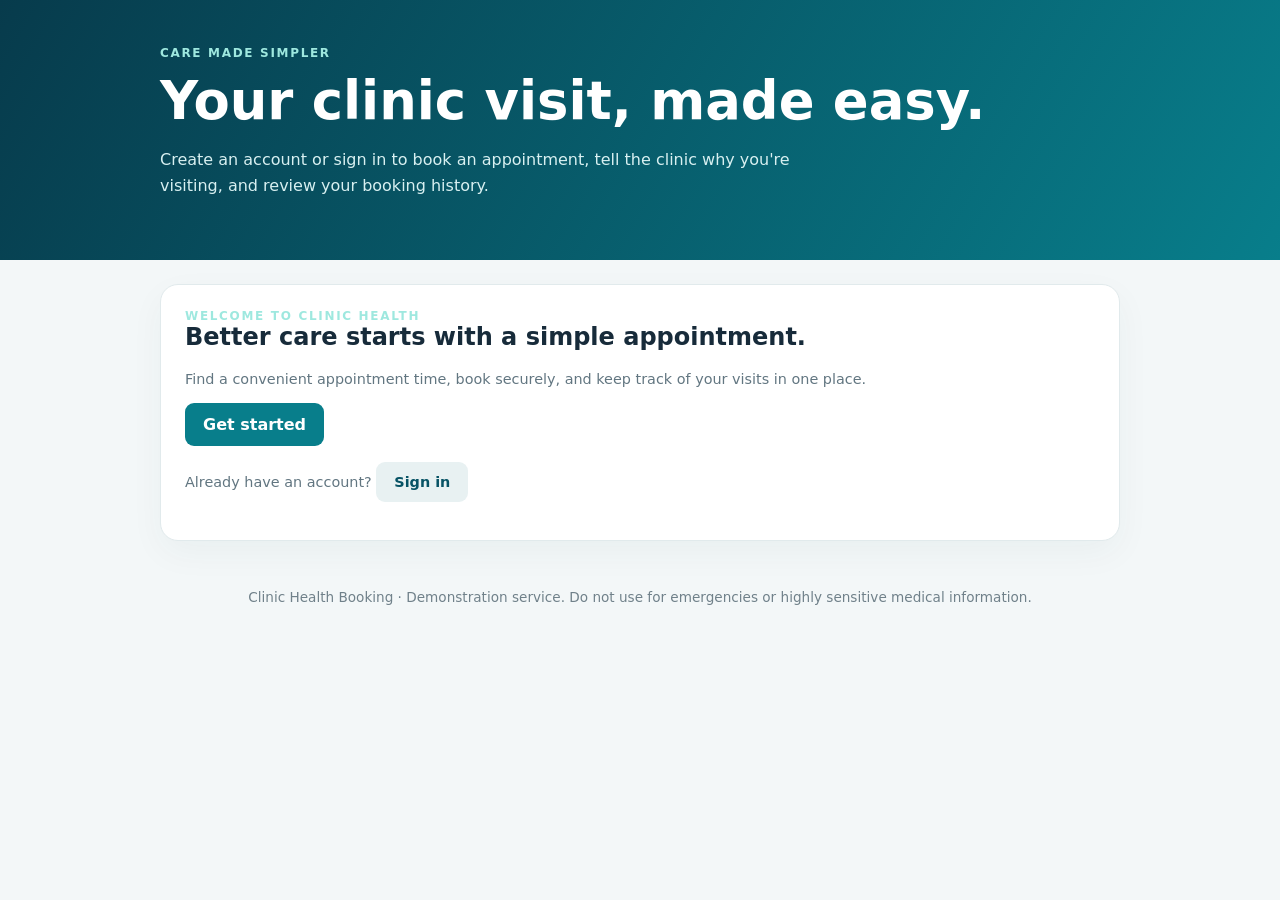
==== commit d60cdbeb: "Keep appointment features behind patient sign-in" ====
--- a/frontend/index.html
+++ b/frontend/index.html
@@ -12,8 +12,8 @@
 <form id="signinForm" class="hidden"><label for="signinEmail">Email address</label><input id="signinEmail" type="email" required autocomplete="email"><label for="signinPassword">Password</label><input id="signinPassword" type="password" required autocomplete="current-password"><button class="btn">Sign in</button></form></div>
 <div id="signedIn" class="hidden"><p id="patientWelcome"></p><button class="btn secondary" id="signout" type="button">Sign out</button></div><div id="authMessage" aria-live="polite"></div></section>
 <section class="panel hidden" id="dashboardPage"><h2>Available appointments</h2><div class="grid"><div><label for="day">Appointment date</label><input id="day" type="date"></div><div style="align-self:end"><button class="btn secondary" id="refresh" type="button">Refresh availability</button></div></div><div id="slots" class="grid"><p class="muted">Loading available times…</p></div></section>
-<section class="panel"><h2>Appointment details</h2><form id="bookingForm"><p class="muted" id="selected">Sign in and select an available slot above.</p><label for="reason">Reason for appointment</label><textarea id="reason" required minlength="5" maxlength="1000" placeholder="Briefly describe the reason for your visit. Avoid highly sensitive details."></textarea><button class="btn" id="book" disabled>Confirm appointment</button></form><div id="confirmation" class="notice hidden"></div></section>
-<section class="panel"><div class="topline"><h2>Your bookings</h2><button class="btn secondary" id="loadBookings" type="button">Refresh</button></div><div id="myBookings"><p class="muted">Sign in to view your bookings.</p></div></section>
+<section class="panel hidden" id="dashboardBookingPage"><h2>Appointment details</h2><form id="bookingForm"><p class="muted" id="selected">Sign in and select an available slot above.</p><label for="reason">Reason for appointment</label><textarea id="reason" required minlength="5" maxlength="1000" placeholder="Briefly describe the reason for your visit. Avoid highly sensitive details."></textarea><button class="btn" id="book" disabled>Confirm appointment</button></form><div id="confirmation" class="notice hidden"></div></section>
+<section class="panel hidden" id="dashboardHistoryPage"><div class="topline"><h2>Your bookings</h2><button class="btn secondary" id="loadBookings" type="button">Refresh</button></div><div id="myBookings"><p class="muted">Sign in to view your bookings.</p></div></section>
 </main><footer>Clinic Health Booking · Demonstration service. Do not use for emergencies or highly sensitive medical information.</footer>
 <script>
 const $=id=>document.getElementById(id);let selectedSlot=null,patient=null,authMode=false;
@@ -21,7 +21,7 @@
 async function api(path,options={}){const headers={...(options.headers||{})};if(token())headers.Authorization='Bearer '+token();const res=await fetch(path,{...options,headers});const data=await res.json().catch(()=>({detail:'Unexpected server response'}));if(!res.ok)throw new Error(data.detail||'Request failed');return data}
 function message(target,text,error=false){$(target).textContent=text;$(target).className=error?'notice error':'notice';$(target).classList.remove('hidden')}
 function pretty(value){return new Date(value).toLocaleString([],{dateStyle:'medium',timeStyle:'short',timeZone:'UTC'})+' UTC'}
-function renderAuth(){const signed=!!patient;$('welcomePage').classList.toggle('hidden',signed||authMode);$('authPage').classList.toggle('hidden',signed||!authMode);$('dashboardPage').classList.toggle('hidden',!signed);$('authForms').classList.toggle('hidden',signed);$('signedIn').classList.toggle('hidden',!signed);$('accountStatus').textContent=signed?'Signed in':'Not signed in';$('patientWelcome').textContent=signed?'Welcome, '+patient.full_name+' ('+patient.email+')':'';$('book').disabled=!signed||!selectedSlot}
+function renderAuth(){const signed=!!patient;$('welcomePage').classList.toggle('hidden',signed||authMode);$('authPage').classList.toggle('hidden',signed||!authMode);$('dashboardPage').classList.toggle('hidden',!signed);$('dashboardBookingPage').classList.toggle('hidden',!signed);$('dashboardHistoryPage').classList.toggle('hidden',!signed);$('authForms').classList.toggle('hidden',signed);$('signedIn').classList.toggle('hidden',!signed);$('accountStatus').textContent=signed?'Signed in':'Not signed in';$('patientWelcome').textContent=signed?'Welcome, '+patient.full_name+' ('+patient.email+')':'';$('book').disabled=!signed||!selectedSlot}
 async function loadSlots(){const day=$('day').value;const data=await api('/api/patient/slots'+(day?'?day='+encodeURIComponent(day):''));const root=$('slots');root.innerHTML='';if(!data.items.length){root.textContent='No available slots for this date. Try another day.';return}data.items.forEach(slot=>{const el=document.createElement('div');el.className='slot';const info=document.createElement('div'),strong=document.createElement('strong'),small=document.createElement('span');strong.textContent=pretty(slot.starts_at);small.className='muted';small.textContent=slot.duration_minutes+' minutes';info.append(strong,small);const btn=document.createElement('button');btn.className='btn';btn.textContent=selectedSlot===slot.id?'Selected':'Choose';btn.disabled=!patient;btn.title=patient?'Choose this appointment':'Sign in before selecting an appointment';btn.onclick=()=>{selectedSlot=slot.id;$('selected').textContent='Selected: '+pretty(slot.starts_at);renderAuth();loadSlots()};el.append(info,btn);root.append(el)})}
 async function loadBookings(){if(!token()){return}try{const data=await api('/api/patient/bookings'),root=$('myBookings');root.innerHTML='';if(!data.items.length){root.textContent='You have no bookings yet.';return}data.items.forEach(b=>{const el=document.createElement('div');el.className='booking';const title=document.createElement('strong'),reason=document.createElement('p'),ref=document.createElement('small');title.textContent=pretty(b.appointment)+' · '+b.status;reason.textContent='Reason: '+(b.reason||'Not provided');ref.className='muted';ref.textContent='Booking reference: '+b.booking_id;el.append(title,reason,ref);root.append(el)})}catch(e){message('authMessage',e.message,true)}}
 $('getStarted').onclick=()=>{authMode=true;$('showSignup').click();renderAuth()};$('welcomeSignin').onclick=()=>{authMode=true;$('showSignin').click();renderAuth()};$('backWelcome').onclick=()=>{authMode=false;renderAuth()};$('showSignup').onclick=()=>{$('signupForm').classList.remove('hidden');$('signinForm').classList.add('hidden')};$('showSignin').onclick=()=>{$('signinForm').classList.remove('hidden');$('signupForm').classList.add('hidden')};
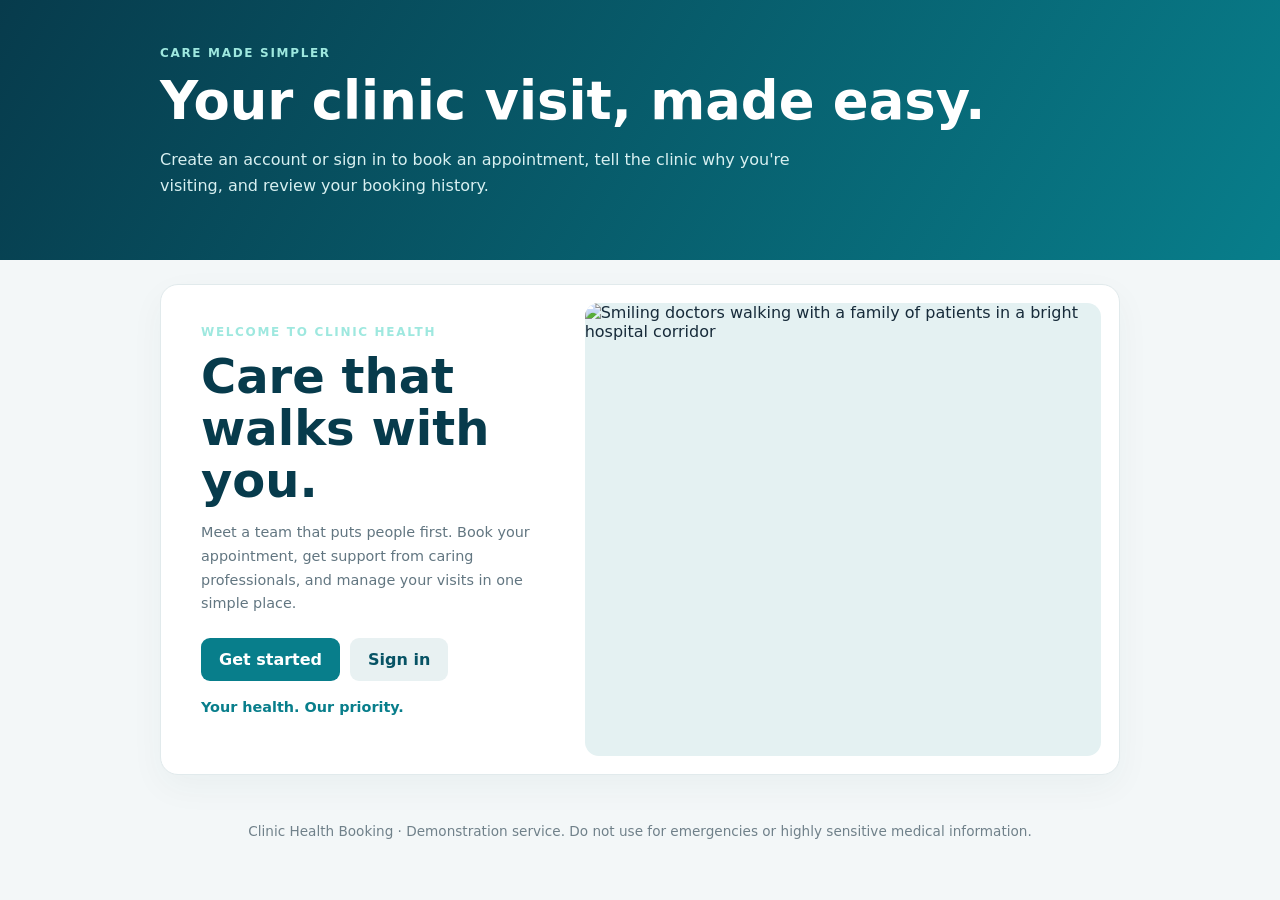
==== commit 13015d32: "Add welcoming patient and doctor hero image to landing page" ====
--- a/frontend/index.html
+++ b/frontend/index.html
@@ -1,11 +1,11 @@
 <!doctype html>
 <html lang="en"><head><meta charset="utf-8"><meta name="viewport" content="width=device-width,initial-scale=1"><title>Clinic Health | Patient appointments</title>
 <style>
-:root{font-family:Inter,ui-sans-serif,system-ui,sans-serif;color:#172b3a;background:#f3f7f8}*{box-sizing:border-box}body{margin:0}.hero{background:linear-gradient(120deg,#073b4c,#087e8b);color:white;padding:46px 20px}.wrap{max-width:960px;margin:auto}.eyebrow{text-transform:uppercase;letter-spacing:.14em;font-size:.75rem;color:#9ee8df;font-weight:700}.hero h1{font-size:clamp(2rem,5vw,3.3rem);margin:10px 0}.hero p{max-width:650px;color:#d8f0f1;line-height:1.6}.panel{background:white;border:1px solid #e1eaec;border-radius:18px;padding:24px;margin:24px 0;box-shadow:0 12px 35px #153e4a0b}h2{margin-top:0}.grid{display:grid;grid-template-columns:repeat(auto-fit,minmax(220px,1fr));gap:14px}label{display:block;font-size:.88rem;font-weight:650;margin-bottom:6px}input,textarea{width:100%;padding:12px;border:1px solid #cbd9dc;border-radius:9px;font:inherit;margin-bottom:14px}textarea{min-height:100px;resize:vertical}.btn{border:0;border-radius:9px;background:#087e8b;color:white;padding:12px 18px;font:inherit;font-weight:700;cursor:pointer}.btn.secondary{background:#e8f1f2;color:#075365}.btn:disabled{opacity:.5;cursor:wait}.slot{border:1px solid #d9e5e7;border-radius:12px;padding:14px;display:flex;justify-content:space-between;align-items:center;gap:12px}.slot strong{display:block}.muted{color:#627681;font-size:.9rem}.notice{padding:13px;border-radius:10px;background:#e8f7f4;color:#07594e;margin:14px 0;white-space:pre-wrap}.error{background:#fff0ef;color:#982d27}.hidden{display:none}footer{color:#70818a;text-align:center;padding:24px;font-size:.85rem}.tabs,.topline{display:flex;gap:8px;align-items:center;justify-content:space-between;flex-wrap:wrap}.booking{padding:14px;border:1px solid #dce7e9;border-radius:12px;margin:10px 0}
+:root{font-family:Inter,ui-sans-serif,system-ui,sans-serif;color:#172b3a;background:#f3f7f8}*{box-sizing:border-box}body{margin:0}.hero{background:linear-gradient(120deg,#073b4c,#087e8b);color:white;padding:46px 20px}.wrap{max-width:960px;margin:auto}.eyebrow{text-transform:uppercase;letter-spacing:.14em;font-size:.75rem;color:#9ee8df;font-weight:700}.hero h1{font-size:clamp(2rem,5vw,3.3rem);margin:10px 0}.hero p{max-width:650px;color:#d8f0f1;line-height:1.6}.panel{background:white;border:1px solid #e1eaec;border-radius:18px;padding:24px;margin:24px 0;box-shadow:0 12px 35px #153e4a0b}h2{margin-top:0}.grid{display:grid;grid-template-columns:repeat(auto-fit,minmax(220px,1fr));gap:14px}label{display:block;font-size:.88rem;font-weight:650;margin-bottom:6px}input,textarea{width:100%;padding:12px;border:1px solid #cbd9dc;border-radius:9px;font:inherit;margin-bottom:14px}textarea{min-height:100px;resize:vertical}.btn{border:0;border-radius:9px;background:#087e8b;color:white;padding:12px 18px;font:inherit;font-weight:700;cursor:pointer}.btn.secondary{background:#e8f1f2;color:#075365}.btn:disabled{opacity:.5;cursor:wait}.slot{border:1px solid #d9e5e7;border-radius:12px;padding:14px;display:flex;justify-content:space-between;align-items:center;gap:12px}.slot strong{display:block}.muted{color:#627681;font-size:.9rem}.notice{padding:13px;border-radius:10px;background:#e8f7f4;color:#07594e;margin:14px 0;white-space:pre-wrap}.error{background:#fff0ef;color:#982d27}.hidden{display:none}footer{color:#70818a;text-align:center;padding:24px;font-size:.85rem}.tabs,.topline{display:flex;gap:8px;align-items:center;justify-content:space-between;flex-wrap:wrap}.booking{padding:14px;border:1px solid #dce7e9;border-radius:12px;margin:10px 0}.welcome-hero{display:grid;grid-template-columns:minmax(260px,.85fr) minmax(300px,1.15fr);gap:24px;align-items:center;padding:18px;overflow:hidden}.welcome-copy{padding:22px}.welcome-copy h2{font-size:clamp(2rem,4vw,3rem);line-height:1.08;color:#073b4c;margin:12px 0}.welcome-copy p{line-height:1.65}.welcome-actions{display:flex;gap:10px;flex-wrap:wrap;margin-top:22px}.welcome-note{font-weight:700;color:#087e8b}.welcome-photo{min-height:320px;height:100%;border-radius:14px;overflow:hidden;background:#e4f1f2}.welcome-photo img{display:block;width:100%;height:100%;min-height:320px;object-fit:cover;object-position:center}@media(max-width:700px){.welcome-hero{grid-template-columns:1fr;padding:12px}.welcome-copy{padding:12px}.welcome-photo,.welcome-photo img{min-height:240px}}
 </style></head><body>
 <header class="hero"><div class="wrap"><div class="eyebrow">Care made simpler</div><h1>Your clinic visit, made easy.</h1><p>Create an account or sign in to book an appointment, tell the clinic why you're visiting, and review your booking history.</p></div></header>
 <main class="wrap">
-<section class="panel" id="welcomePage"><div class="eyebrow">Welcome to Clinic Health</div><h2>Better care starts with a simple appointment.</h2><p class="muted">Find a convenient appointment time, book securely, and keep track of your visits in one place.</p><p><button class="btn" id="getStarted" type="button">Get started</button></p><p class="muted">Already have an account? <button class="btn secondary" id="welcomeSignin" type="button">Sign in</button></p></section>
+<section class="panel welcome-hero" id="welcomePage"><div class="welcome-copy"><div class="eyebrow">Welcome to Clinic Health</div><h2>Care that walks with you.</h2><p class="muted">Meet a team that puts people first. Book your appointment, get support from caring professionals, and manage your visits in one simple place.</p><div class="welcome-actions"><button class="btn" id="getStarted" type="button">Get started</button><button class="btn secondary" id="welcomeSignin" type="button">Sign in</button></div><p class="muted welcome-note">Your health. Our priority.</p></div><div class="welcome-photo"><img src="https://successway.me/img/73176fb3-0672-43c8-a91b-ae9e9952bad0/banner3.png?crop=1640%2C946%2C0%2C0&fit=max&fm=jpg&q=80" alt="Smiling doctors walking with a family of patients in a bright hospital corridor" loading="eager"></div></section>
 <section class="panel hidden" id="authPage"><div class="topline"><h2>Patient account</h2><button class="btn secondary" id="backWelcome" type="button">Back</button></div><div class="topline"><span class="muted" id="accountStatus">Not signed in</span></div><span class="muted" id="accountStatus">Not signed in</span></div>
 <div id="authForms"><div class="tabs"><button class="btn" id="showSignup" type="button">Create account</button><button class="btn secondary" id="showSignin" type="button">Sign in</button></div>
 <form id="signupForm"><div class="grid"><div><label for="fullName">Full name</label><input id="fullName" required minlength="2" maxlength="120" autocomplete="name"></div><div><label for="dob">Date of birth</label><input id="dob" type="date" required></div></div><label for="signupEmail">Email address</label><input id="signupEmail" type="email" required autocomplete="email"><label for="signupPassword">Password (at least 10 characters)</label><input id="signupPassword" type="password" minlength="10" maxlength="128" required autocomplete="new-password"><button class="btn">Create account</button></form>
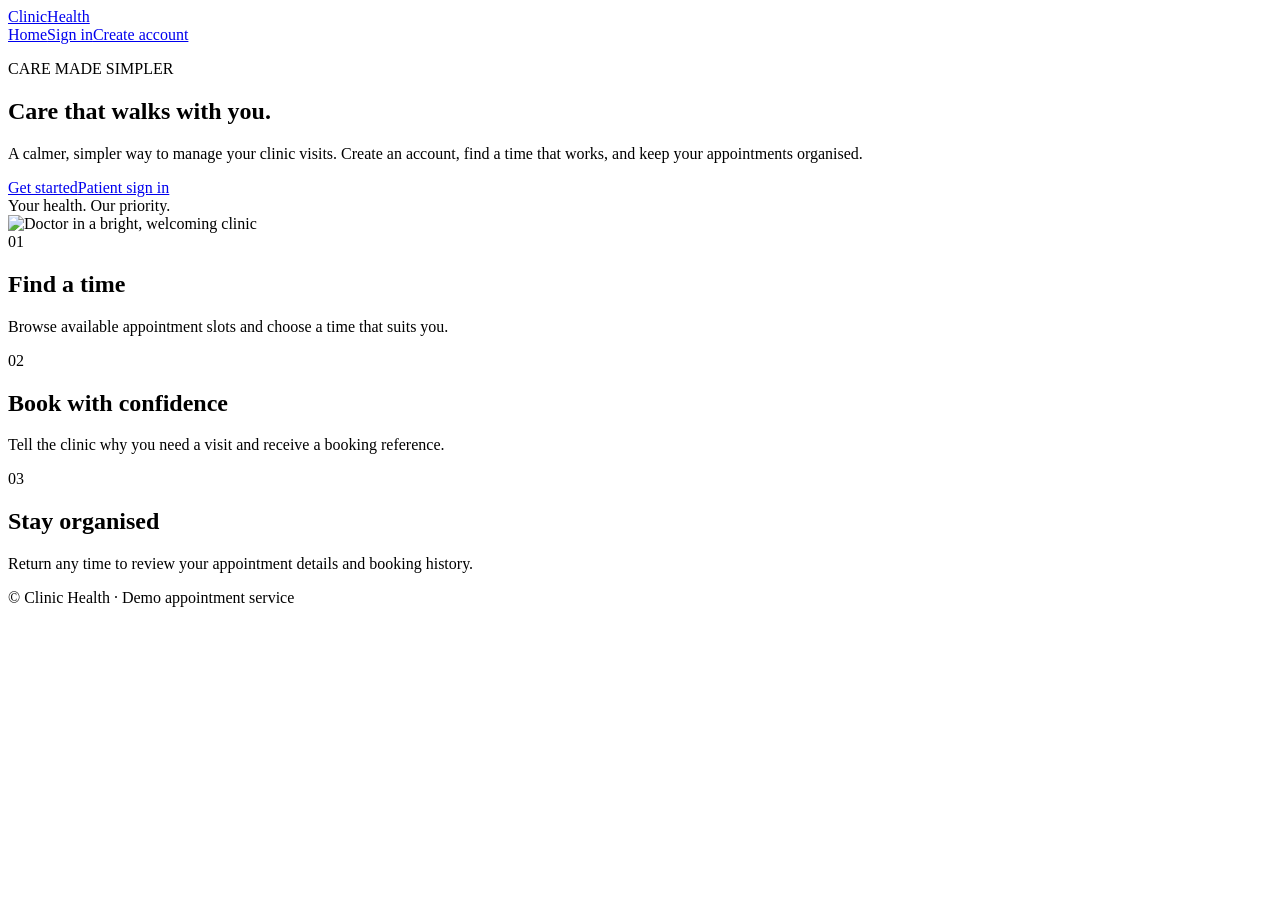
==== commit d16446eb: "Replace single-page UI with responsive landing page" ====
--- a/frontend/index.html
+++ b/frontend/index.html
@@ -1,35 +1 @@
-<!doctype html>
-<html lang="en"><head><meta charset="utf-8"><meta name="viewport" content="width=device-width,initial-scale=1"><title>Clinic Health | Patient appointments</title>
-<style>
-:root{font-family:Inter,ui-sans-serif,system-ui,sans-serif;color:#172b3a;background:#f3f7f8}*{box-sizing:border-box}body{margin:0}.hero{background:linear-gradient(120deg,#073b4c,#087e8b);color:white;padding:46px 20px}.wrap{max-width:960px;margin:auto}.eyebrow{text-transform:uppercase;letter-spacing:.14em;font-size:.75rem;color:#9ee8df;font-weight:700}.hero h1{font-size:clamp(2rem,5vw,3.3rem);margin:10px 0}.hero p{max-width:650px;color:#d8f0f1;line-height:1.6}.panel{background:white;border:1px solid #e1eaec;border-radius:18px;padding:24px;margin:24px 0;box-shadow:0 12px 35px #153e4a0b}h2{margin-top:0}.grid{display:grid;grid-template-columns:repeat(auto-fit,minmax(220px,1fr));gap:14px}label{display:block;font-size:.88rem;font-weight:650;margin-bottom:6px}input,textarea{width:100%;padding:12px;border:1px solid #cbd9dc;border-radius:9px;font:inherit;margin-bottom:14px}textarea{min-height:100px;resize:vertical}.btn{border:0;border-radius:9px;background:#087e8b;color:white;padding:12px 18px;font:inherit;font-weight:700;cursor:pointer}.btn.secondary{background:#e8f1f2;color:#075365}.btn:disabled{opacity:.5;cursor:wait}.slot{border:1px solid #d9e5e7;border-radius:12px;padding:14px;display:flex;justify-content:space-between;align-items:center;gap:12px}.slot strong{display:block}.muted{color:#627681;font-size:.9rem}.notice{padding:13px;border-radius:10px;background:#e8f7f4;color:#07594e;margin:14px 0;white-space:pre-wrap}.error{background:#fff0ef;color:#982d27}.hidden{display:none}footer{color:#70818a;text-align:center;padding:24px;font-size:.85rem}.tabs,.topline{display:flex;gap:8px;align-items:center;justify-content:space-between;flex-wrap:wrap}.booking{padding:14px;border:1px solid #dce7e9;border-radius:12px;margin:10px 0}.welcome-hero{display:grid;grid-template-columns:minmax(260px,.85fr) minmax(300px,1.15fr);gap:24px;align-items:center;padding:18px;overflow:hidden}.welcome-copy{padding:22px}.welcome-copy h2{font-size:clamp(2rem,4vw,3rem);line-height:1.08;color:#073b4c;margin:12px 0}.welcome-copy p{line-height:1.65}.welcome-actions{display:flex;gap:10px;flex-wrap:wrap;margin-top:22px}.welcome-note{font-weight:700;color:#087e8b}.welcome-photo{min-height:320px;height:100%;border-radius:14px;overflow:hidden;background:#e4f1f2}.welcome-photo img{display:block;width:100%;height:100%;min-height:320px;object-fit:cover;object-position:center}@media(max-width:700px){.welcome-hero{grid-template-columns:1fr;padding:12px}.welcome-copy{padding:12px}.welcome-photo,.welcome-photo img{min-height:240px}}
-</style></head><body>
-<header class="hero"><div class="wrap"><div class="eyebrow">Care made simpler</div><h1>Your clinic visit, made easy.</h1><p>Create an account or sign in to book an appointment, tell the clinic why you're visiting, and review your booking history.</p></div></header>
-<main class="wrap">
-<section class="panel welcome-hero" id="welcomePage"><div class="welcome-copy"><div class="eyebrow">Welcome to Clinic Health</div><h2>Care that walks with you.</h2><p class="muted">Meet a team that puts people first. Book your appointment, get support from caring professionals, and manage your visits in one simple place.</p><div class="welcome-actions"><button class="btn" id="getStarted" type="button">Get started</button><button class="btn secondary" id="welcomeSignin" type="button">Sign in</button></div><p class="muted welcome-note">Your health. Our priority.</p></div><div class="welcome-photo"><img src="https://successway.me/img/73176fb3-0672-43c8-a91b-ae9e9952bad0/banner3.png?crop=1640%2C946%2C0%2C0&fit=max&fm=jpg&q=80" alt="Smiling doctors walking with a family of patients in a bright hospital corridor" loading="eager"></div></section>
-<section class="panel hidden" id="authPage"><div class="topline"><h2>Patient account</h2><button class="btn secondary" id="backWelcome" type="button">Back</button></div><div class="topline"><span class="muted" id="accountStatus">Not signed in</span></div><span class="muted" id="accountStatus">Not signed in</span></div>
-<div id="authForms"><div class="tabs"><button class="btn" id="showSignup" type="button">Create account</button><button class="btn secondary" id="showSignin" type="button">Sign in</button></div>
-<form id="signupForm"><div class="grid"><div><label for="fullName">Full name</label><input id="fullName" required minlength="2" maxlength="120" autocomplete="name"></div><div><label for="dob">Date of birth</label><input id="dob" type="date" required></div></div><label for="signupEmail">Email address</label><input id="signupEmail" type="email" required autocomplete="email"><label for="signupPassword">Password (at least 10 characters)</label><input id="signupPassword" type="password" minlength="10" maxlength="128" required autocomplete="new-password"><button class="btn">Create account</button></form>
-<form id="signinForm" class="hidden"><label for="signinEmail">Email address</label><input id="signinEmail" type="email" required autocomplete="email"><label for="signinPassword">Password</label><input id="signinPassword" type="password" required autocomplete="current-password"><button class="btn">Sign in</button></form></div>
-<div id="signedIn" class="hidden"><p id="patientWelcome"></p><button class="btn secondary" id="signout" type="button">Sign out</button></div><div id="authMessage" aria-live="polite"></div></section>
-<section class="panel hidden" id="dashboardPage"><h2>Available appointments</h2><div class="grid"><div><label for="day">Appointment date</label><input id="day" type="date"></div><div style="align-self:end"><button class="btn secondary" id="refresh" type="button">Refresh availability</button></div></div><div id="slots" class="grid"><p class="muted">Loading available times…</p></div></section>
-<section class="panel hidden" id="dashboardBookingPage"><h2>Appointment details</h2><form id="bookingForm"><p class="muted" id="selected">Sign in and select an available slot above.</p><label for="reason">Reason for appointment</label><textarea id="reason" required minlength="5" maxlength="1000" placeholder="Briefly describe the reason for your visit. Avoid highly sensitive details."></textarea><button class="btn" id="book" disabled>Confirm appointment</button></form><div id="confirmation" class="notice hidden"></div></section>
-<section class="panel hidden" id="dashboardHistoryPage"><div class="topline"><h2>Your bookings</h2><button class="btn secondary" id="loadBookings" type="button">Refresh</button></div><div id="myBookings"><p class="muted">Sign in to view your bookings.</p></div></section>
-</main><footer>Clinic Health Booking · Demonstration service. Do not use for emergencies or highly sensitive medical information.</footer>
-<script>
-const $=id=>document.getElementById(id);let selectedSlot=null,patient=null,authMode=false;
-const token=()=>sessionStorage.getItem('clinicPatientToken')||'';
-async function api(path,options={}){const headers={...(options.headers||{})};if(token())headers.Authorization='Bearer '+token();const res=await fetch(path,{...options,headers});const data=await res.json().catch(()=>({detail:'Unexpected server response'}));if(!res.ok)throw new Error(data.detail||'Request failed');return data}
-function message(target,text,error=false){$(target).textContent=text;$(target).className=error?'notice error':'notice';$(target).classList.remove('hidden')}
-function pretty(value){return new Date(value).toLocaleString([],{dateStyle:'medium',timeStyle:'short',timeZone:'UTC'})+' UTC'}
-function renderAuth(){const signed=!!patient;$('welcomePage').classList.toggle('hidden',signed||authMode);$('authPage').classList.toggle('hidden',signed||!authMode);$('dashboardPage').classList.toggle('hidden',!signed);$('dashboardBookingPage').classList.toggle('hidden',!signed);$('dashboardHistoryPage').classList.toggle('hidden',!signed);$('authForms').classList.toggle('hidden',signed);$('signedIn').classList.toggle('hidden',!signed);$('accountStatus').textContent=signed?'Signed in':'Not signed in';$('patientWelcome').textContent=signed?'Welcome, '+patient.full_name+' ('+patient.email+')':'';$('book').disabled=!signed||!selectedSlot}
-async function loadSlots(){const day=$('day').value;const data=await api('/api/patient/slots'+(day?'?day='+encodeURIComponent(day):''));const root=$('slots');root.innerHTML='';if(!data.items.length){root.textContent='No available slots for this date. Try another day.';return}data.items.forEach(slot=>{const el=document.createElement('div');el.className='slot';const info=document.createElement('div'),strong=document.createElement('strong'),small=document.createElement('span');strong.textContent=pretty(slot.starts_at);small.className='muted';small.textContent=slot.duration_minutes+' minutes';info.append(strong,small);const btn=document.createElement('button');btn.className='btn';btn.textContent=selectedSlot===slot.id?'Selected':'Choose';btn.disabled=!patient;btn.title=patient?'Choose this appointment':'Sign in before selecting an appointment';btn.onclick=()=>{selectedSlot=slot.id;$('selected').textContent='Selected: '+pretty(slot.starts_at);renderAuth();loadSlots()};el.append(info,btn);root.append(el)})}
-async function loadBookings(){if(!token()){return}try{const data=await api('/api/patient/bookings'),root=$('myBookings');root.innerHTML='';if(!data.items.length){root.textContent='You have no bookings yet.';return}data.items.forEach(b=>{const el=document.createElement('div');el.className='booking';const title=document.createElement('strong'),reason=document.createElement('p'),ref=document.createElement('small');title.textContent=pretty(b.appointment)+' · '+b.status;reason.textContent='Reason: '+(b.reason||'Not provided');ref.className='muted';ref.textContent='Booking reference: '+b.booking_id;el.append(title,reason,ref);root.append(el)})}catch(e){message('authMessage',e.message,true)}}
-$('getStarted').onclick=()=>{authMode=true;$('showSignup').click();renderAuth()};$('welcomeSignin').onclick=()=>{authMode=true;$('showSignin').click();renderAuth()};$('backWelcome').onclick=()=>{authMode=false;renderAuth()};$('showSignup').onclick=()=>{$('signupForm').classList.remove('hidden');$('signinForm').classList.add('hidden')};$('showSignin').onclick=()=>{$('signinForm').classList.remove('hidden');$('signupForm').classList.add('hidden')};
-$('signupForm').onsubmit=async e=>{e.preventDefault();try{const d=await api('/api/auth/signup',{method:'POST',headers:{'Content-Type':'application/json'},body:JSON.stringify({full_name:$('fullName').value.trim(),date_of_birth:$('dob').value,email:$('signupEmail').value.trim(),password:$('signupPassword').value})});sessionStorage.setItem('clinicPatientToken',d.access_token);patient=d.patient;renderAuth();loadBookings();loadSlots();message('authMessage','Account created. You are signed in.')}catch(err){message('authMessage',err.message,true)}};
-$('signinForm').onsubmit=async e=>{e.preventDefault();try{const d=await api('/api/auth/signin',{method:'POST',headers:{'Content-Type':'application/json'},body:JSON.stringify({email:$('signinEmail').value.trim(),password:$('signinPassword').value})});sessionStorage.setItem('clinicPatientToken',d.access_token);patient=d.patient;renderAuth();loadBookings();loadSlots();message('authMessage','Welcome back. You are signed in.')}catch(err){message('authMessage',err.message,true)}};
-$('signout').onclick=()=>{sessionStorage.removeItem('clinicPatientToken');patient=null;selectedSlot=null;authMode=false;renderAuth();$('myBookings').textContent='Sign in to view your bookings.';$('selected').textContent='Sign in and select an available slot above.';loadSlots()};
-$('refresh').onclick=()=>loadSlots().catch(e=>message('authMessage',e.message,true));$('day').onchange=()=>loadSlots().catch(e=>message('authMessage',e.message,true));$('loadBookings').onclick=loadBookings;
-$('bookingForm').onsubmit=async e=>{e.preventDefault();if(!selectedSlot||!patient)return;const btn=$('book');btn.disabled=true;try{const d=await api('/api/patient/bookings',{method:'POST',headers:{'Content-Type':'application/json','Idempotency-Key':crypto.randomUUID()},body:JSON.stringify({slot_id:selectedSlot,reason:$('reason').value.trim()})});message('confirmation','Appointment confirmed!\nBooking reference: '+d.booking_id+'\nAppointment: '+pretty(d.appointment));selectedSlot=null;$('reason').value='';$('selected').textContent='Select another available slot if needed.';await loadSlots();await loadBookings()}catch(err){message('confirmation',err.message,true)}finally{renderAuth()}};
-$('dob').max=new Date().toISOString().slice(0,10);const firstBookableDay=new Date();firstBookableDay.setDate(firstBookableDay.getDate()+1);$('day').value=[firstBookableDay.getFullYear(),String(firstBookableDay.getMonth()+1).padStart(2,'0'),String(firstBookableDay.getDate()).padStart(2,'0')].join('-');
-(async()=>{if(token()){try{patient=await api('/api/auth/me')}catch(e){sessionStorage.removeItem('clinicPatientToken');patient=null}}renderAuth();loadSlots().catch(e=>message('authMessage',e.message,true));if(patient)loadBookings()})();
-</script></body></html>+<!doctype html><html lang="en"><head><meta charset="utf-8"><meta name="viewport" content="width=device-width,initial-scale=1"><meta name="description" content="Book and manage your clinic appointments online."><title>Clinic Health | Welcome</title><link rel="stylesheet" href="/static/styles.css"></head><body><header class="site-header"><a class="brand" href="/">Clinic<span>Health</span></a><nav class="nav"><a href="/">Home</a><a href="/signin">Sign in</a><a class="nav-cta" href="/signup">Create account</a></nav></header><main><section class="hero wrap"><div class="hero-copy"><p class="eyebrow">CARE MADE SIMPLER</p><h1>Care that walks with you.</h1><p class="lead">A calmer, simpler way to manage your clinic visits. Create an account, find a time that works, and keep your appointments organised.</p><div class="actions"><a class="button" href="/signup">Get started</a><a class="button button-light" href="/signin">Patient sign in</a></div><div class="trust-line">Your health. Our priority.</div></div><div class="hero-art"><img src="https://images.unsplash.com/photo-1559839734-2b71ea197ec2?auto=format&fit=crop&w=1100&q=85" alt="Doctor in a bright, welcoming clinic" loading="eager"></div></section><section class="wrap feature-grid"><article class="feature"><span class="feature-icon">01</span><h2>Find a time</h2><p>Browse available appointment slots and choose a time that suits you.</p></article><article class="feature"><span class="feature-icon">02</span><h2>Book with confidence</h2><p>Tell the clinic why you need a visit and receive a booking reference.</p></article><article class="feature"><span class="feature-icon">03</span><h2>Stay organised</h2><p>Return any time to review your appointment details and booking history.</p></article></section></main><footer class="site-footer">© <span data-year></span> Clinic Health · Demo appointment service</footer><script src="/static/app.js" defer></script></body></html>
